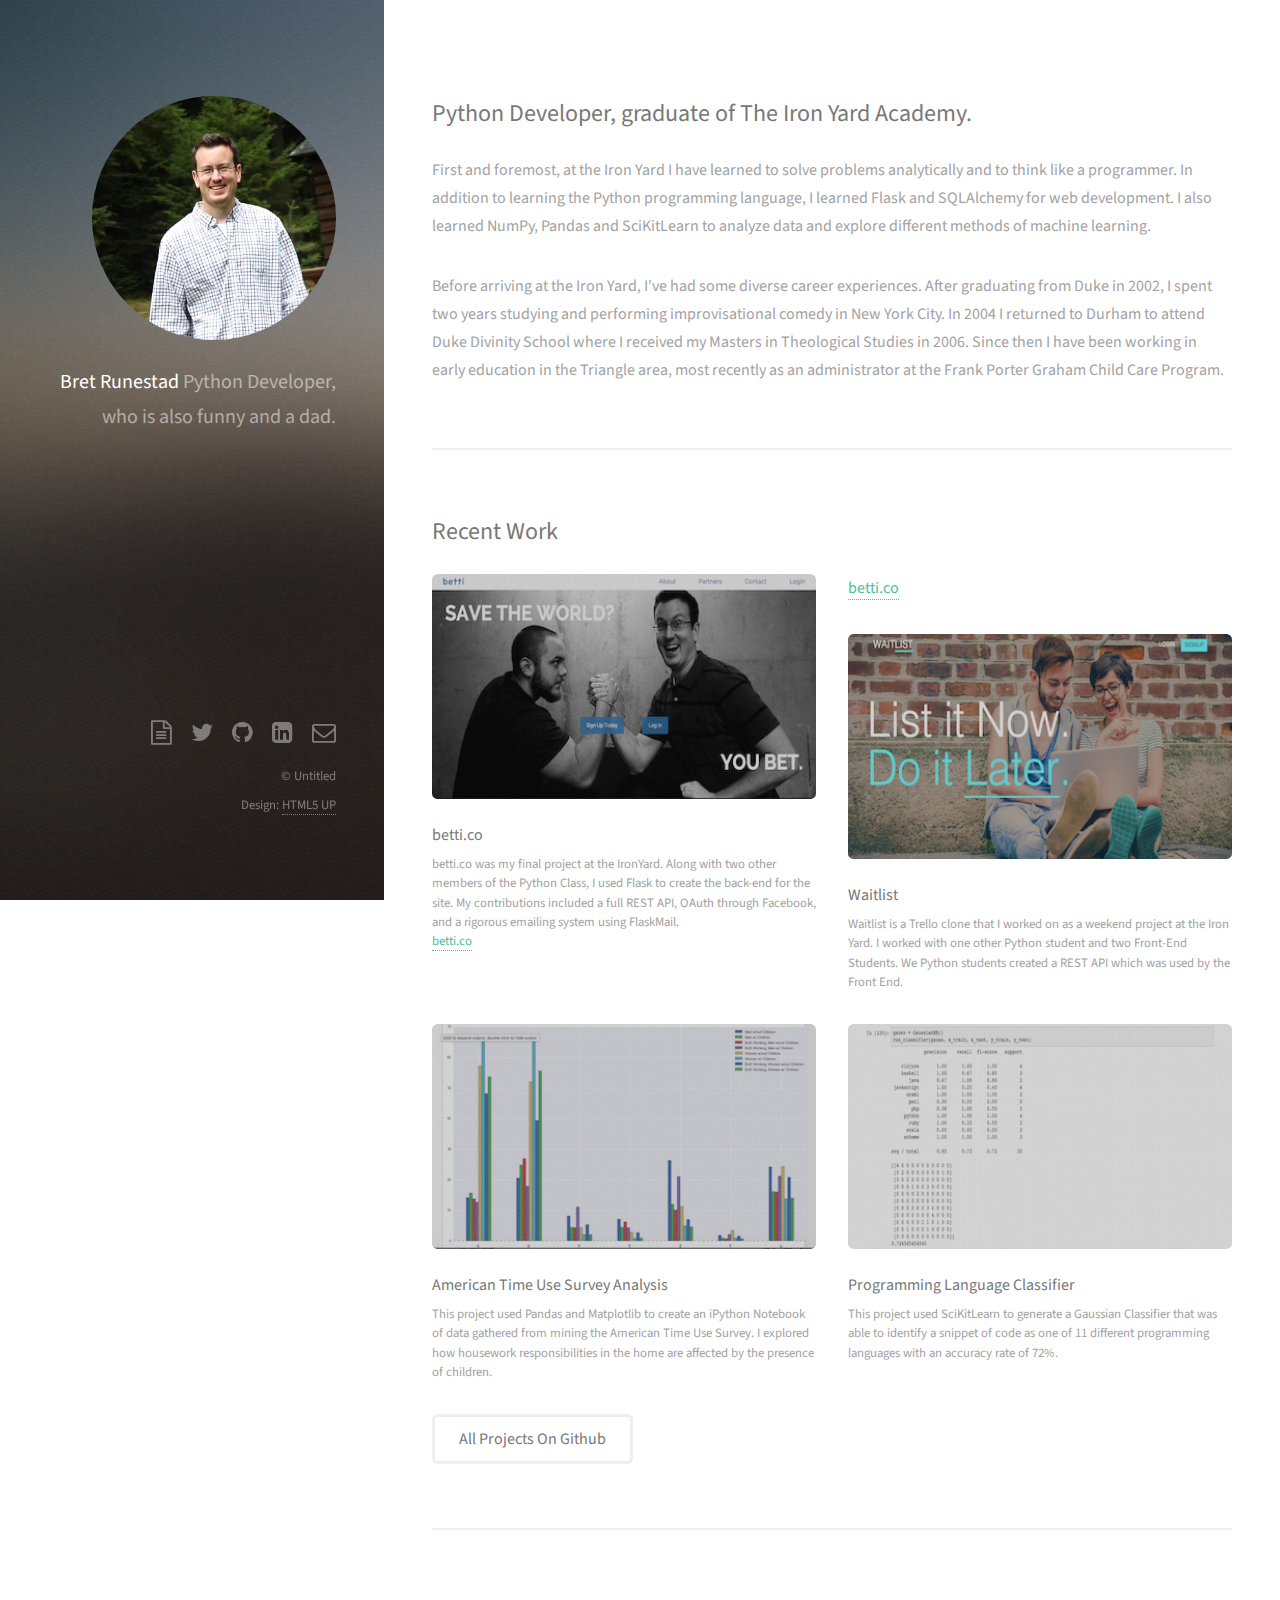
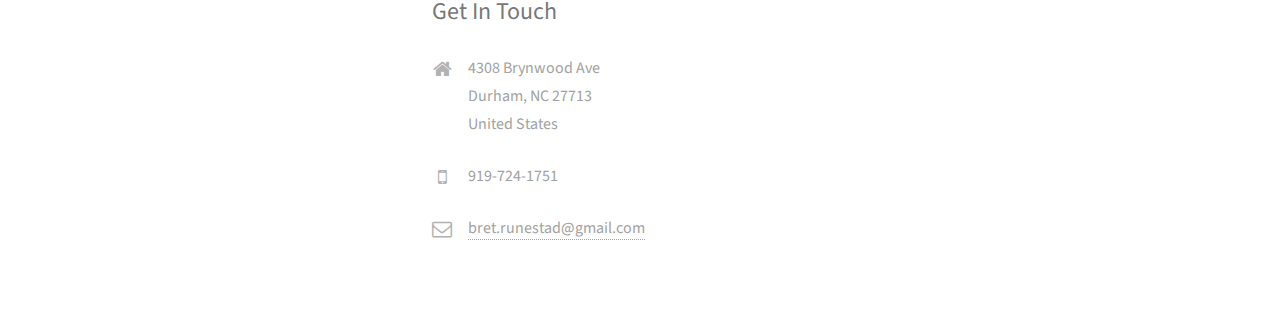
==== index.html @ 7c3eaa53 "b" ====
<!DOCTYPE HTML>
<!--
	Strata by HTML5 UP
	html5up.net | @n33co
	Free for personal and commercial use under the CCA 3.0 license (html5up.net/license)
-->
<html>
	<head>
		<title>Bret Runestad</title>
		<meta http-equiv="content-type" content="text/html; charset=utf-8" />
		<meta name="description" content="" />
		<meta name="keywords" content="" />
		<!--[if lte IE 8]><script src="css/ie/html5shiv.js"></script><![endif]-->
		<script src="js/jquery.min.js"></script>
		<script src="js/jquery.poptrox.min.js"></script>
		<script src="js/skel.min.js"></script>
		<script src="js/init.js"></script>
		<noscript>
			<link rel="stylesheet" href="css/skel.css" />
			<link rel="stylesheet" href="css/style.css" />
			<link rel="stylesheet" href="css/style-xlarge.css" />
		</noscript>
		<!--[if lte IE 8]><link rel="stylesheet" href="css/ie/v8.css" /><![endif]-->
	</head>
	<body id="top">

		<!-- Header -->
			<header id="header">
				<a href="#" class="image avatar"><img src="images/avatar.jpg" alt="Bret Runestad" /></a>
				<h1><strong>Bret Runestad</strong><br />
				Python Developer, <br> who is also funny and a dad.</h1>
			</header>

		<!-- Main -->
			<div id="main">

				<!-- One -->
					<section id="one">
						<header class="major">
							<h2>Python Developer, graduate of The Iron Yard Academy.</h2>
						</header>
						<p>First and foremost, at the Iron Yard I have learned to solve problems analytically and to think like a programmer.  In addition to learning the Python programming language, I learned Flask and SQLAlchemy for web development.
						I also learned NumPy, Pandas and SciKitLearn to analyze data and explore different methods of machine learning.</p>
						<p>Before arriving at the Iron Yard, I've had some diverse career experiences.  After graduating from Duke in 2002, I spent two years studying and performing improvisational comedy in New York City.
						In 2004 I returned to Durham to attend Duke Divinity School where I received my Masters in Theological Studies in 2006.  Since then I have been working in early education in the Triangle area, most recently as an administrator at the Frank Porter Graham Child Care Program.</p>
						<!-- <ul class="actions">
							<li><a href="#" class="button">Learn More</a></li>
						</ul> -->
					</section>

				<!-- Two -->
					<section id="two">
						<h2>Recent Work</h2>
						<div class="row">
							<article class="6u 12u$(xsmall) work-item">
								<a href="images/fulls/betti.png" class="image fit thumb"><img src="images/thumbs/betti.png" alt="" /></a>
								<h3>betti.co</h3>
								<p>betti.co was my final project at the IronYard.  Along with two other members of the Python Class, I used Flask to create the back-end for the site.  My contributions included a full REST API, OAuth through Facebook, and a rigorous emailing system using FlaskMail.</p>
								<p class="actions"><a href="http://betti.co" rel="external">betti.co</a></p>
							</article>
							<p class="actions"><a href="http://betti.co" rel="external">betti.co</a></p>
							<article class="6u$ 12u$(xsmall) work-item">
								<a href="images/fulls/Waitlist.png" class="image fit thumb"><img src="images/thumbs/Waitlist.png" alt="" /></a>
								<h3>Waitlist</h3>
								<p>Waitlist is a Trello clone that I worked on as a weekend project at the Iron Yard.  I worked with one other Python student and two Front-End Students.  We Python students created a REST API which was used by the Front End.</p>
							</article>
							<article class="6u 12u$(xsmall) work-item">
								<a href="images/fulls/ATUSanalysis.png" class="image fit thumb"><img src="images/thumbs/ATUSanalysis.png" alt="" /></a>
								<h3>American Time Use Survey Analysis</h3>
								<p>This project used Pandas and Matplotlib to create an iPython Notebook of data gathered from mining the American Time Use Survey.  I explored how housework responsibilities in the home are affected by the presence of children.</p>
							</article>
							<article class="6u$ 12u$(xsmall) work-item">
								<a href="images/fulls/PLClassifier.png" class="image fit thumb"><img src="images/thumbs/PLClassifier.png" alt="" /></a>
								<h3>Programming Language Classifier</h3>
								<p>This project used SciKitLearn to generate a Gaussian Classifier that was able to identify a snippet of code as one of 11 different programming languages with an accuracy rate of 72%.</p>
							</article>
							<!-- <article class="6u 12u$(xsmall) work-item">
								<a href="images/fulls/05.jpg" class="image fit thumb"><img src="images/thumbs/05.jpg" alt="" /></a>
								<h3>Nunc enim commodo aliquet</h3>
								<p>Lorem ipsum dolor sit amet nisl sed nullam feugiat.</p>
							</article>
							<article class="6u$ 12u$(xsmall) work-item">
								<a href="images/fulls/06.jpg" class="image fit thumb"><img src="images/thumbs/06.jpg" alt="" /></a>
								<h3>Risus ornare lacinia</h3>
								<p>Lorem ipsum dolor sit amet nisl sed nullam feugiat.</p>
							</article> -->
						</div>
						<ul class="actions">
							<li><a href="https://github.com/BretRunestad" class="button">All Projects On Github</a></li>
						</ul>
					</section>

				<!-- Three -->
					<section id="three">
						<h2>Get In Touch</h2>
						<!-- <p>Accumsan pellentesque commodo blandit enim arcu non at amet id arcu magna. Accumsan orci faucibus id eu lorem semper nunc nisi lorem vulputate lorem neque lorem ipsum dolor.</p>
						<div class="row">
							<div class="8u 12u$(small)">
								<form method="post" action="#">
									<div class="row uniform 50%">
										<div class="6u 12u$(xsmall)"><input type="text" name="name" id="name" placeholder="Name" /></div>
										<div class="6u$ 12u$(xsmall)"><input type="email" name="email" id="email" placeholder="Email" /></div>
										<div class="12u$"><textarea name="message" id="message" placeholder="Message" rows="4"></textarea></div>
									</div>
								</form>
								<ul class="actions">
									<li><input type="submit" value="Send Message" /></li>
								</ul>
							</div> -->
							<div class="4u$ 12u$(small)">
								<ul class="labeled-icons">
									<li>
										<h3 class="icon fa-home"><span class="label">Address</span></h3>
										4308 Brynwood Ave<br />
										Durham, NC 27713<br />
										United States
									</li>
									<li>
										<h3 class="icon fa-mobile"><span class="label">Phone</span></h3>
										919-724-1751
									</li>
									<li>
										<h3 class="icon fa-envelope-o"><span class="label">Email</span></h3>
										<a href="mailto:bret.runestad@gmail.com">bret.runestad@gmail.com</a>
									</li>
								</ul>
							</div>
						</div>
					</section>

				<!-- Four -->
				<!--
					<section id="four">
						<h2>Elements</h2>

						<section>
							<h4>Text</h4>
							<p>This is <b>bold</b> and this is <strong>strong</strong>. This is <i>italic</i> and this is <em>emphasized</em>.
							This is <sup>superscript</sup> text and this is <sub>subscript</sub> text.
							This is <u>underlined</u> and this is code: <code>for (;;) { ... }</code>. Finally, <a href="#">this is a link</a>.</p>
							<hr />
							<header>
								<h4>Heading with a Subtitle</h4>
								<p>Lorem ipsum dolor sit amet nullam id egestas urna aliquam</p>
							</header>
							<p>Nunc lacinia ante nunc ac lobortis. Interdum adipiscing gravida odio porttitor sem non mi integer non faucibus ornare mi ut ante amet placerat aliquet. Volutpat eu sed ante lacinia sapien lorem accumsan varius montes viverra nibh in adipiscing blandit tempus accumsan.</p>
							<header>
								<h5>Heading with a Subtitle</h5>
								<p>Lorem ipsum dolor sit amet nullam id egestas urna aliquam</p>
							</header>
							<p>Nunc lacinia ante nunc ac lobortis. Interdum adipiscing gravida odio porttitor sem non mi integer non faucibus ornare mi ut ante amet placerat aliquet. Volutpat eu sed ante lacinia sapien lorem accumsan varius montes viverra nibh in adipiscing blandit tempus accumsan.</p>
							<hr />
							<h2>Heading Level 2</h2>
							<h3>Heading Level 3</h3>
							<h4>Heading Level 4</h4>
							<h5>Heading Level 5</h5>
							<h6>Heading Level 6</h6>
							<hr />
							<h5>Blockquote</h5>
							<blockquote>Fringilla nisl. Donec accumsan interdum nisi, quis tincidunt felis sagittis eget tempus euismod. Vestibulum ante ipsum primis in faucibus vestibulum. Blandit adipiscing eu felis iaculis volutpat ac adipiscing accumsan faucibus. Vestibulum ante ipsum primis in faucibus lorem ipsum dolor sit amet nullam adipiscing eu felis.</blockquote>
							<h5>Preformatted</h5>
							<pre><code>i = 0;

while (!deck.isInOrder()) {
print 'Iteration ' + i;
deck.shuffle();
i++;
}

print 'It took ' + i + ' iterations to sort the deck.';</code></pre>
						</section>

						<section>
							<h4>Lists</h4>
							<div class="row">
								<div class="6u 12u$(xsmall)">
									<h5>Unordered</h5>
									<ul>
										<li>Dolor pulvinar etiam magna etiam.</li>
										<li>Sagittis adipiscing lorem eleifend.</li>
										<li>Felis enim feugiat dolore viverra.</li>
									</ul>
									<h5>Alternate</h5>
									<ul class="alt">
										<li>Dolor pulvinar etiam magna etiam.</li>
										<li>Sagittis adipiscing lorem eleifend.</li>
										<li>Felis enim feugiat dolore viverra.</li>
									</ul>
								</div>
								<div class="6u$ 12u$(xsmall)">
									<h5>Ordered</h5>
									<ol>
										<li>Dolor pulvinar etiam magna etiam.</li>
										<li>Etiam vel felis at lorem sed viverra.</li>
										<li>Felis enim feugiat dolore viverra.</li>
										<li>Dolor pulvinar etiam magna etiam.</li>
										<li>Etiam vel felis at lorem sed viverra.</li>
										<li>Felis enim feugiat dolore viverra.</li>
									</ol>
									<h5>Icons</h5>
									<ul class="icons">
										<li><a href="#" class="icon fa-twitter"><span class="label">Twitter</span></a></li>
										<li><a href="#" class="icon fa-facebook"><span class="label">Facebook</span></a></li>
										<li><a href="#" class="icon fa-instagram"><span class="label">Instagram</span></a></li>
										<li><a href="#" class="icon fa-github"><span class="label">Github</span></a></li>
										<li><a href="#" class="icon fa-dribbble"><span class="label">Dribbble</span></a></li>
										<li><a href="#" class="icon fa-tumblr"><span class="label">Tumblr</span></a></li>
									</ul>
								</div>
							</div>
							<h5>Actions</h5>
							<ul class="actions">
								<li><a href="#" class="button special">Default</a></li>
								<li><a href="#" class="button">Default</a></li>
							</ul>
							<ul class="actions small">
								<li><a href="#" class="button special small">Small</a></li>
								<li><a href="#" class="button small">Small</a></li>
							</ul>
							<div class="row">
								<div class="6u 12u$(small)">
									<ul class="actions vertical">
										<li><a href="#" class="button special">Default</a></li>
										<li><a href="#" class="button">Default</a></li>
									</ul>
								</div>
								<div class="6u$ 12u$(small)">
									<ul class="actions vertical small">
										<li><a href="#" class="button special small">Small</a></li>
										<li><a href="#" class="button small">Small</a></li>
									</ul>
								</div>
								<div class="6u 12u$(small)">
									<ul class="actions vertical">
										<li><a href="#" class="button special fit">Default</a></li>
										<li><a href="#" class="button fit">Default</a></li>
									</ul>
								</div>
								<div class="6u$ 12u$(small)">
									<ul class="actions vertical small">
										<li><a href="#" class="button special small fit">Small</a></li>
										<li><a href="#" class="button small fit">Small</a></li>
									</ul>
								</div>
							</div>
						</section>

						<section>
							<h4>Table</h4>
							<h5>Default</h5>
							<div class="table-wrapper">
								<table>
									<thead>
										<tr>
											<th>Name</th>
											<th>Description</th>
											<th>Price</th>
										</tr>
									</thead>
									<tbody>
										<tr>
											<td>Item One</td>
											<td>Ante turpis integer aliquet porttitor.</td>
											<td>29.99</td>
										</tr>
										<tr>
											<td>Item Two</td>
											<td>Vis ac commodo adipiscing arcu aliquet.</td>
											<td>19.99</td>
										</tr>
										<tr>
											<td>Item Three</td>
											<td> Morbi faucibus arcu accumsan lorem.</td>
											<td>29.99</td>
										</tr>
										<tr>
											<td>Item Four</td>
											<td>Vitae integer tempus condimentum.</td>
											<td>19.99</td>
										</tr>
										<tr>
											<td>Item Five</td>
											<td>Ante turpis integer aliquet porttitor.</td>
											<td>29.99</td>
										</tr>
									</tbody>
									<tfoot>
										<tr>
											<td colspan="2"></td>
											<td>100.00</td>
										</tr>
									</tfoot>
								</table>
							</div>

							<h5>Alternate</h5>
							<div class="table-wrapper">
								<table class="alt">
									<thead>
										<tr>
											<th>Name</th>
											<th>Description</th>
											<th>Price</th>
										</tr>
									</thead>
									<tbody>
										<tr>
											<td>Item One</td>
											<td>Ante turpis integer aliquet porttitor.</td>
											<td>29.99</td>
										</tr>
										<tr>
											<td>Item Two</td>
											<td>Vis ac commodo adipiscing arcu aliquet.</td>
											<td>19.99</td>
										</tr>
										<tr>
											<td>Item Three</td>
											<td> Morbi faucibus arcu accumsan lorem.</td>
											<td>29.99</td>
										</tr>
										<tr>
											<td>Item Four</td>
											<td>Vitae integer tempus condimentum.</td>
											<td>19.99</td>
										</tr>
										<tr>
											<td>Item Five</td>
											<td>Ante turpis integer aliquet porttitor.</td>
											<td>29.99</td>
										</tr>
									</tbody>
									<tfoot>
										<tr>
											<td colspan="2"></td>
											<td>100.00</td>
										</tr>
									</tfoot>
								</table>
							</div>
						</section>

						<section>
							<h4>Buttons</h4>
							<ul class="actions">
								<li><a href="#" class="button special">Special</a></li>
								<li><a href="#" class="button">Default</a></li>
							</ul>
							<ul class="actions">
								<li><a href="#" class="button big">Big</a></li>
								<li><a href="#" class="button">Default</a></li>
								<li><a href="#" class="button small">Small</a></li>
							</ul>
							<ul class="actions fit">
								<li><a href="#" class="button special fit">Fit</a></li>
								<li><a href="#" class="button fit">Fit</a></li>
							</ul>
							<ul class="actions fit small">
								<li><a href="#" class="button special fit small">Fit + Small</a></li>
								<li><a href="#" class="button fit small">Fit + Small</a></li>
							</ul>
							<ul class="actions">
								<li><a href="#" class="button special icon fa-download">Icon</a></li>
								<li><a href="#" class="button icon fa-download">Icon</a></li>
							</ul>
							<ul class="actions">
								<li><span class="button special disabled">Special</span></li>
								<li><span class="button disabled">Default</span></li>
							</ul>
						</section>

						<section>
							<h4>Form</h4>
							<form method="post" action="#">
								<div class="row uniform 50%">
									<div class="6u 12u$(xsmall)">
										<input type="text" name="demo-name" id="demo-name" value="" placeholder="Name" />
									</div>
									<div class="6u$ 12u$(xsmall)">
										<input type="email" name="demo-email" id="demo-email" value="" placeholder="Email" />
									</div>
									<div class="12u$">
										<div class="select-wrapper">
											<select name="demo-category" id="demo-category">
												<option value="">- Category -</option>
												<option value="1">Manufacturing</option>
												<option value="1">Shipping</option>
												<option value="1">Administration</option>
												<option value="1">Human Resources</option>
											</select>
										</div>
									</div>
									<div class="4u 12u$(small)">
										<input type="radio" id="demo-priority-low" name="demo-priority" checked>
										<label for="demo-priority-low">Low Priority</label>
									</div>
									<div class="4u 12u$(small)">
										<input type="radio" id="demo-priority-normal" name="demo-priority">
										<label for="demo-priority-normal">Normal Priority</label>
									</div>
									<div class="4u$ 12u(small)">
										<input type="radio" id="demo-priority-high" name="demo-priority">
										<label for="demo-priority-high">High Priority</label>
									</div>
									<div class="6u 12u$(small)">
										<input type="checkbox" id="demo-copy" name="demo-copy">
										<label for="demo-copy">Email me a copy of this message</label>
									</div>
									<div class="6u$ 12u$(small)">
										<input type="checkbox" id="demo-human" name="demo-human" checked>
										<label for="demo-human">I am a human and not a robot</label>
									</div>
									<div class="12u$">
										<textarea name="demo-message" id="demo-message" placeholder="Enter your message" rows="6"></textarea>
									</div>
									<div class="12u$">
										<ul class="actions">
											<li><input type="submit" value="Send Message" class="special" /></li>
											<li><input type="reset" value="Reset" /></li>
										</ul>
									</div>
								</div>
							</form>
						</section>

						<section>
							<h4>Image</h4>
							<h5>Fit</h5>
							<div class="box alt">
								<div class="row 50% uniform">
									<div class="12u$"><span class="image fit"><img src="images/fulls/05.jpg" alt="" /></span></div>
									<div class="4u"><span class="image fit"><img src="images/thumbs/01.jpg" alt="" /></span></div>
									<div class="4u"><span class="image fit"><img src="images/thumbs/02.jpg" alt="" /></span></div>
									<div class="4u$"><span class="image fit"><img src="images/thumbs/03.jpg" alt="" /></span></div>
									<div class="4u"><span class="image fit"><img src="images/thumbs/04.jpg" alt="" /></span></div>
									<div class="4u"><span class="image fit"><img src="images/thumbs/05.jpg" alt="" /></span></div>
									<div class="4u$"><span class="image fit"><img src="images/thumbs/06.jpg" alt="" /></span></div>
									<div class="4u"><span class="image fit"><img src="images/thumbs/03.jpg" alt="" /></span></div>
									<div class="4u"><span class="image fit"><img src="images/thumbs/02.jpg" alt="" /></span></div>
									<div class="4u$"><span class="image fit"><img src="images/thumbs/01.jpg" alt="" /></span></div>
								</div>
							</div>
							<h5>Left &amp; Right</h5>
							<p><span class="image left"><img src="images/avatar.jpg" alt="" /></span>Fringilla nisl. Donec accumsan interdum nisi, quis tincidunt felis sagittis eget. tempus euismod. Vestibulum ante ipsum primis in faucibus vestibulum. Blandit adipiscing eu felis iaculis volutpat ac adipiscing accumsan eu faucibus. Integer ac pellentesque praesent tincidunt felis sagittis eget. tempus euismod. Vestibulum ante ipsum primis in faucibus vestibulum. Blandit adipiscing eu felis iaculis volutpat ac adipiscing accumsan eu faucibus. Integer ac pellentesque praesent. Donec accumsan interdum nisi, quis tincidunt felis sagittis eget. tempus euismod. Vestibulum ante ipsum primis in faucibus vestibulum. Blandit adipiscing eu felis iaculis volutpat ac adipiscing accumsan eu faucibus. Integer ac pellentesque praesent tincidunt felis sagittis eget. tempus euismod. Vestibulum ante ipsum primis in faucibus vestibulum. Blandit adipiscing eu felis iaculis volutpat ac adipiscing accumsan eu faucibus. Integer ac pellentesque praesent.</p>
							<p><span class="image right"><img src="images/avatar.jpg" alt="" /></span>Fringilla nisl. Donec accumsan interdum nisi, quis tincidunt felis sagittis eget. tempus euismod. Vestibulum ante ipsum primis in faucibus vestibulum. Blandit adipiscing eu felis iaculis volutpat ac adipiscing accumsan eu faucibus. Integer ac pellentesque praesent tincidunt felis sagittis eget. tempus euismod. Vestibulum ante ipsum primis in faucibus vestibulum. Blandit adipiscing eu felis iaculis volutpat ac adipiscing accumsan eu faucibus. Integer ac pellentesque praesent. Donec accumsan interdum nisi, quis tincidunt felis sagittis eget. tempus euismod. Vestibulum ante ipsum primis in faucibus vestibulum. Blandit adipiscing eu felis iaculis volutpat ac adipiscing accumsan eu faucibus. Integer ac pellentesque praesent tincidunt felis sagittis eget. tempus euismod. Vestibulum ante ipsum primis in faucibus vestibulum. Blandit adipiscing eu felis iaculis volutpat ac adipiscing accumsan eu faucibus. Integer ac pellentesque praesent.</p>
						</section>

					</section>
				-->

			</div>

		<!-- Footer -->
			<footer id="footer">
				<ul class="icons">
					<li><a href="#" class="icon fa-file-text-o"><span class="label"> Resume</span></a></li>
					<li><a href="http://www.twitter.com/bretrunestad" class="icon fa-twitter"><span class="label">Twitter</span></a></li>
					<li><a href="https://github.com/BretRunestad" class="icon fa-github"><span class="label">Github</span></a></li>
					<li><a href="https://www.linkedin.com/in/bretrunestad" class="icon fa-linkedin-square"><span class="label">LinkedIn</span></a></li>
					<li><a href="mailto:bret.runestad@gmail.com" class="icon fa-envelope-o"><span class="label">Email</span></a></li>
				</ul>
				<ul class="copyright">
					<li>&copy; Untitled</li><li>Design: <a href="http://html5up.net">HTML5 UP</a></li>
				</ul>
			</footer>

	</body>
</html>
---- css/skel.css ----
/* Resets (http://meyerweb.com/eric/tools/css/reset/ | v2.0 | 20110126 | License: none (public domain)) */

	html,body,div,span,applet,object,iframe,h1,h2,h3,h4,h5,h6,p,blockquote,pre,a,abbr,acronym,address,big,cite,code,del,dfn,em,img,ins,kbd,q,s,samp,small,strike,strong,sub,sup,tt,var,b,u,i,center,dl,dt,dd,ol,ul,li,fieldset,form,label,legend,table,caption,tbody,tfoot,thead,tr,th,td,article,aside,canvas,details,embed,figure,figcaption,footer,header,hgroup,menu,nav,output,ruby,section,summary,time,mark,audio,video{margin:0;padding:0;border:0;font-size:100%;font:inherit;vertical-align:baseline;}article,aside,details,figcaption,figure,footer,header,hgroup,menu,nav,section{display:block;}body{line-height:1;}ol,ul{list-style:none;}blockquote,q{quotes:none;}blockquote:before,blockquote:after,q:before,q:after{content:'';content:none;}table{border-collapse:collapse;border-spacing:0;}body{-webkit-text-size-adjust:none}

/* Box Model */

	*, *:before, *:after {
		-moz-box-sizing: border-box;
		-webkit-box-sizing: border-box;
		box-sizing: border-box;
	}

/* Container */

	.container {
		margin-left: auto;
		margin-right: auto;

		/* width: (containers) */
		width: 100%;
	}

	/* Modifiers */

		/* 125% */
			.container.\31 25\25 {
				width: 100%;

				/* max-width: (containers * 1.25) */
				max-width: 125%;

				/* min-width: (containers) */
				min-width: 100%;
			}

		/* 75% */
			.container.\37 5\25 {

				/* width: (containers * 0.75) */
				width: 75%;

			}

		/* 50% */
			.container.\35 0\25 {

				/* width: (containers * 0.50) */
				width: 50%;

			}

		/* 25% */
			.container.\32 5\25 {

				/* width: (containers * 0.25) */
				width: 25%;

			}

/* Grid */

	.row {
		border-bottom: solid 1px transparent;
	}

	.row > * {
		float: left;
	}

	.row:after, .row:before {
		content: '';
		display: block;
		clear: both;
		height: 0;
	}

	.row.uniform > * > :first-child {
		margin-top: 0;
	}

	.row.uniform > * > :last-child {
		margin-bottom: 0;
	}

	/* Gutters */

		/* Normal */

			.row > * {
				/* padding: (gutters.horizontal) 0 0 (gutters.vertical) */
				padding: 0 0 0 2.5em;
			}

			.row {
				/* margin: -(gutters.horizontal) 0 -1px -(gutters.vertical) */
				margin: 0 0 -1px -2.5em;
			}

			.row.uniform > * {
				/* padding: (gutters.vertical) 0 0 (gutters.vertical) */
				padding: 2.5em 0 0 2.5em;
			}

			.row.uniform {
				/* margin: -(gutters.vertical) 0 -1px -(gutters.vertical) */
				margin: -2.5em 0 -1px -2.5em;
			}

		/* 200% */

			.row.\32 00\25 > * {
				/* padding: (gutters.horizontal) 0 0 (gutters.vertical) */
				padding: 0 0 0 5em;
			}

			.row.\32 00\25 {
				/* margin: -(gutters.horizontal) 0 -1px -(gutters.vertical) */
				margin: 0 0 -1px -5em;
			}

			.row.uniform.\32 00\25 > * {
				/* padding: (gutters.vertical) 0 0 (gutters.vertical) */
				padding: 5em 0 0 5em;
			}

			.row.uniform.\32 00\25 {
				/* margin: -(gutters.vertical) 0 -1px -(gutters.vertical) */
				margin: -5em 0 -1px -5em;
			}

		/* 150% */

			.row.\31 50\25 > * {
				/* padding: (gutters.horizontal) 0 0 (gutters.vertical) */
				padding: 0 0 0 3.75em;
			}

			.row.\31 50\25 {
				/* margin: -(gutters.horizontal) 0 -1px -(gutters.vertical) */
				margin: 0 0 -1px -3.75em;
			}

			.row.uniform.\31 50\25 > * {
				/* padding: (gutters.vertical) 0 0 (gutters.vertical) */
				padding: 3.75em 0 0 3.75em;
			}

			.row.uniform.\31 50\25 {
				/* margin: -(gutters.vertical) 0 -1px -(gutters.vertical) */
				margin: -3.75em 0 -1px -3.75em;
			}

		/* 50% */

			.row.\35 0\25 > * {
				/* padding: (gutters.horizontal) 0 0 (gutters.vertical) */
				padding: 0 0 0 1.25em;
			}

			.row.\35 0\25 {
				/* margin: -(gutters.horizontal) 0 -1px -(gutters.vertical) */
				margin: 0 0 -1px -1.25em;
			}

			.row.uniform.\35 0\25 > * {
				/* padding: (gutters.vertical) 0 0 (gutters.vertical) */
				padding: 1.25em 0 0 1.25em;
			}

			.row.uniform.\35 0\25 {
				/* margin: -(gutters.vertical) 0 -1px -(gutters.vertical) */
				margin: -1.25em 0 -1px -1.25em;
			}

		/* 25% */

			.row.\32 5\25 > * {
				/* padding: (gutters.horizontal) 0 0 (gutters.vertical) */
				padding: 0 0 0 0.625em;
			}

			.row.\32 5\25 {
				/* margin: -(gutters.horizontal) 0 -1px -(gutters.vertical) */
				margin: 0 0 -1px -0.625em;
			}

			.row.uniform.\32 5\25 > * {
				/* padding: (gutters.vertical) 0 0 (gutters.vertical) */
				padding: 0.625em 0 0 0.625em;
			}

			.row.uniform.\32 5\25 {
				/* margin: -(gutters.vertical) 0 -1px -(gutters.vertical) */
				margin: -0.625em 0 -1px -0.625em;
			}

		/* 0% */

			.row.\30 \25 > * {
				padding: 0;
			}

			.row.\30 \25 {
				margin: 0 0 -1px 0;
			}

	/* Cells */

		.\31 2u, .\31 2u\24 { width: 100%; clear: none; margin-left: 0; }
		.\31 1u, .\31 1u\24 { width: 91.6666666667%; clear: none; margin-left: 0; }
		.\31 0u, .\31 0u\24 { width: 83.3333333333%; clear: none; margin-left: 0; }
		.\39 u, .\39 u\24 { width: 75%; clear: none; margin-left: 0; }
		.\38 u, .\38 u\24 { width: 66.6666666667%; clear: none; margin-left: 0; }
		.\37 u, .\37 u\24 { width: 58.3333333333%; clear: none; margin-left: 0; }
		.\36 u, .\36 u\24 { width: 50%; clear: none; margin-left: 0; }
		.\35 u, .\35 u\24 { width: 41.6666666667%; clear: none; margin-left: 0; }
		.\34 u, .\34 u\24 { width: 33.3333333333%; clear: none; margin-left: 0; }
		.\33 u, .\33 u\24 { width: 25%; clear: none; margin-left: 0; }
		.\32 u, .\32 u\24 { width: 16.6666666667%; clear: none; margin-left: 0; }
		.\31 u, .\31 u\24 { width: 8.3333333333%; clear: none; margin-left: 0; }

		.\31 2u\24 + *,
		.\31 1u\24 + *,
		.\31 0u\24 + *,
		.\39 u\24 + *,
		.\38 u\24 + *,
		.\37 u\24 + *,
		.\36 u\24 + *,
		.\35 u\24 + *,
		.\34 u\24 + *,
		.\33 u\24 + *,
		.\32 u\24 + *,
		.\31 u\24 + * {
			clear: left;
		}

		.\-11u { margin-left: 91.6666666667% }
		.\-10u { margin-left: 83.3333333333% }
		.\-9u { margin-left: 75% }
		.\-8u { margin-left: 66.6666666667% }
		.\-7u { margin-left: 58.3333333333% }
		.\-6u { margin-left: 50% }
		.\-5u { margin-left: 41.6666666667% }
		.\-4u { margin-left: 33.3333333333% }
		.\-3u { margin-left: 25% }
		.\-2u { margin-left: 16.6666666667% }
		.\-1u { margin-left: 8.3333333333% }
---- css/style.css ----
@import url(font-awesome.min.css);
@import url("http://fonts.googleapis.com/css?family=Source+Sans+Pro:400,400italic");

/*
	Strata by HTML5 UP
	html5up.net | @n33co
	Free for personal and commercial use under the CCA 3.0 license (html5up.net/license)
*/

/* Basic */

	body {
		background: #fff;
	}

		body.is-loading *, body.is-loading *:before, body.is-loading *:after {
			-moz-animation: none !important;
			-webkit-animation: none !important;
			-o-animation: none !important;
			-ms-animation: none !important;
			animation: none !important;
			-moz-transition: none !important;
			-webkit-transition: none !important;
			-o-transition: none !important;
			-ms-transition: none !important;
			transition: none !important;
		}

	body, input, select, textarea {
		color: #a2a2a2;
		font-family: "Source Sans Pro", Helvetica, sans-serif;
		font-size: 16pt;
		font-weight: 400;
		line-height: 1.75em;
	}

	a {
		-moz-transition: color 0.2s ease-in-out, border-color 0.2s ease-in-out;
		-webkit-transition: color 0.2s ease-in-out, border-color 0.2s ease-in-out;
		-o-transition: color 0.2s ease-in-out, border-color 0.2s ease-in-out;
		-ms-transition: color 0.2s ease-in-out, border-color 0.2s ease-in-out;
		transition: color 0.2s ease-in-out, border-color 0.2s ease-in-out;
		border-bottom: dotted 1px;
		color: #49bf9d;
		text-decoration: none;
	}

		a:hover {
			border-bottom-color: transparent;
			color: #49bf9d !important;
			text-decoration: none;
		}

	strong, b {
		color: #787878;
		font-weight: 400;
	}

	em, i {
		font-style: italic;
	}

	p {
		margin: 0 0 2em 0;
	}

	h1, h2, h3, h4, h5, h6 {
		color: #787878;
		font-weight: 400;
		line-height: 1em;
		margin: 0 0 1em 0;
	}

		h1 a, h2 a, h3 a, h4 a, h5 a, h6 a {
			color: inherit;
			text-decoration: none;
		}

	h1 {
		font-size: 2em;
		line-height: 1.5em;
	}

	h2 {
		font-size: 1.5em;
		line-height: 1.5em;
	}

	h3 {
		font-size: 1.25em;
		line-height: 1.5em;
	}

	h4 {
		font-size: 1.1em;
		line-height: 1.5em;
	}

	h5 {
		font-size: 0.9em;
		line-height: 1.5em;
	}

	h6 {
		font-size: 0.7em;
		line-height: 1.5em;
	}

	sub {
		font-size: 0.8em;
		position: relative;
		top: 0.5em;
	}

	sup {
		font-size: 0.8em;
		position: relative;
		top: -0.5em;
	}

	hr {
		border: 0;
		border-bottom: solid 2px #efefef;
		margin: 2em 0;
	}

		hr.major {
			margin: 3em 0;
		}

	blockquote {
		border-left: solid 6px #efefef;
		font-style: italic;
		margin: 0 0 2em 0;
		padding: 0.5em 0 0.5em 1.5em;
	}

	code {
		background: #f7f7f7;
		border-radius: 0.35em;
		border: solid 2px #efefef;
		font-family: "Courier New", monospace;
		font-size: 0.9em;
		margin: 0 0.25em;
		padding: 0.25em 0.65em;
	}

	pre {
		-webkit-overflow-scrolling: touch;
		font-family: "Courier New", monospace;
		font-size: 0.9em;
		margin: 0 0 2em 0;
	}

		pre code {
			display: block;
			line-height: 1.75em;
			padding: 1em 1.5em;
			overflow-x: auto;
		}

	.align-left {
		text-align: left;
	}

	.align-center {
		text-align: center;
	}

	.align-right {
		text-align: right;
	}

/* Section/Article */

	section.special, article.special {
		text-align: center;
	}

	header p {
		color: #b2b2b2;
		position: relative;
		margin: 0 0 1.5em 0;
	}

	header h2 + p {
		font-size: 1.25em;
		margin-top: -1em;
		line-height: 1.5em;
	}

	header h3 + p {
		font-size: 1.1em;
		margin-top: -0.8em;
		line-height: 1.5em;
	}

	header h4 + p,
	header h5 + p,
	header h6 + p {
		font-size: 0.9em;
		margin-top: -0.6em;
		line-height: 1.5em;
	}

	header.major h2 {
		font-size: 1.5em;
	}

/* Form */

	form {
		margin: 0 0 2em 0;
	}

	label {
		color: #787878;
		display: block;
		font-size: 0.9em;
		font-weight: 400;
		margin: 0 0 1em 0;
	}

	input[type="text"],
	input[type="password"],
	input[type="email"],
	select,
	textarea {
		-moz-appearance: none;
		-webkit-appearance: none;
		-o-appearance: none;
		-ms-appearance: none;
		appearance: none;
		background: #f7f7f7;
		border-radius: 0.35em;
		border: solid 2px transparent;
		color: inherit;
		display: block;
		outline: 0;
		padding: 0 0.75em;
		text-decoration: none;
		width: 100%;
	}

		input[type="text"]:invalid,
		input[type="password"]:invalid,
		input[type="email"]:invalid,
		select:invalid,
		textarea:invalid {
			box-shadow: none;
		}

		input[type="text"]:focus,
		input[type="password"]:focus,
		input[type="email"]:focus,
		select:focus,
		textarea:focus {
			border-color: #49bf9d;
		}

	.select-wrapper {
		text-decoration: none;
		display: block;
		position: relative;
	}

		.select-wrapper:before {
			-moz-osx-font-smoothing: grayscale;
			-webkit-font-smoothing: antialiased;
			font-family: FontAwesome;
			font-style: normal;
			font-weight: normal;
			text-transform: none !important;
		}

		.select-wrapper:before {
			color: #dfdfdf;
			content: '\f078';
			display: block;
			height: 2.75em;
			line-height: 2.75em;
			pointer-events: none;
			position: absolute;
			right: 0;
			text-align: center;
			top: 0;
			width: 2.75em;
		}

		.select-wrapper select::-ms-expand {
			display: none;
		}

	input[type="text"],
	input[type="password"],
	input[type="email"],
	select {
		height: 2.75em;
	}

	textarea {
		padding: 0.75em;
	}

	input[type="checkbox"],
	input[type="radio"] {
		-moz-appearance: none;
		-webkit-appearance: none;
		-o-appearance: none;
		-ms-appearance: none;
		appearance: none;
		display: block;
		float: left;
		margin-right: -2em;
		opacity: 0;
		width: 1em;
		z-index: -1;
	}

		input[type="checkbox"] + label,
		input[type="radio"] + label {
			text-decoration: none;
			color: #a2a2a2;
			cursor: pointer;
			display: inline-block;
			font-size: 1em;
			font-weight: 400;
			padding-left: 2.4em;
			padding-right: 0.75em;
			position: relative;
		}

			input[type="checkbox"] + label:before,
			input[type="radio"] + label:before {
				-moz-osx-font-smoothing: grayscale;
				-webkit-font-smoothing: antialiased;
				font-family: FontAwesome;
				font-style: normal;
				font-weight: normal;
				text-transform: none !important;
			}

			input[type="checkbox"] + label:before,
			input[type="radio"] + label:before {
				background: #f7f7f7;
				border-radius: 0.35em;
				border: solid 2px transparent;
				content: '';
				display: inline-block;
				height: 1.65em;
				left: 0;
				line-height: 1.58125em;
				position: absolute;
				text-align: center;
				top: 0;
				width: 1.65em;
			}

		input[type="checkbox"]:checked + label:before,
		input[type="radio"]:checked + label:before {
			background: #787878;
			border-color: #787878;
			color: #fff;
			content: '\f00c';
		}

		input[type="checkbox"]:focus + label:before,
		input[type="radio"]:focus + label:before {
			border-color: #49bf9d;
		}

	input[type="checkbox"] + label:before {
		border-radius: 0.35em;
	}

	input[type="radio"] + label:before {
		border-radius: 100%;
	}

	::-webkit-input-placeholder {
		color: #b2b2b2 !important;
		opacity: 1.0;
	}

	:-moz-placeholder {
		color: #b2b2b2 !important;
		opacity: 1.0;
	}

	::-moz-placeholder {
		color: #b2b2b2 !important;
		opacity: 1.0;
	}

	:-ms-input-placeholder {
		color: #b2b2b2 !important;
		opacity: 1.0;
	}

	.formerize-placeholder {
		color: #b2b2b2 !important;
		opacity: 1.0;
	}

/* Box */

	.box {
		border-radius: 0.35em;
		border: solid 2px #efefef;
		margin-bottom: 2em;
		padding: 1.5em;
	}

		.box > :last-child,
		.box > :last-child > :last-child,
		.box > :last-child > :last-child > :last-child {
			margin-bottom: 0;
		}

		.box.alt {
			border: 0;
			border-radius: 0;
			padding: 0;
		}

/* Icon */

	.icon {
		text-decoration: none;
		border-bottom: none;
		position: relative;
	}

		.icon:before {
			-moz-osx-font-smoothing: grayscale;
			-webkit-font-smoothing: antialiased;
			font-family: FontAwesome;
			font-style: normal;
			font-weight: normal;
			text-transform: none !important;
		}

		.icon > .label {
			display: none;
		}

/* Image */

	.image {
		border-radius: 0.35em;
		border: 0;
		display: inline-block;
		position: relative;
	}

		.image:before {
			-moz-transition: opacity 0.2s ease-in-out;
			-webkit-transition: opacity 0.2s ease-in-out;
			-o-transition: opacity 0.2s ease-in-out;
			-ms-transition: opacity 0.2s ease-in-out;
			transition: opacity 0.2s ease-in-out;
			background: url("images/overlay.png");
			border-radius: 0.35em;
			content: '';
			display: block;
			height: 100%;
			left: 0;
			opacity: 0.5;
			position: absolute;
			top: 0;
			width: 100%;
		}

		.image.thumb {
			text-align: center;
		}

			.image.thumb:after {
				-moz-transition: opacity 0.2s ease-in-out;
				-webkit-transition: opacity 0.2s ease-in-out;
				-o-transition: opacity 0.2s ease-in-out;
				-ms-transition: opacity 0.2s ease-in-out;
				transition: opacity 0.2s ease-in-out;
				border-radius: 0.35em;
				border: solid 3px rgba(255, 255, 255, 0.5);
				color: #fff;
				content: 'View';
				display: inline-block;
				font-size: 0.8em;
				font-weight: 400;
				left: 50%;
				line-height: 2.25em;
				margin: -1.25em 0 0 -3em;
				opacity: 0;
				padding: 0 1.5em;
				position: absolute;
				text-align: center;
				text-decoration: none;
				top: 50%;
				white-space: nowrap;
			}

			.image.thumb:hover:after {
				opacity: 1.0;
			}

			.image.thumb:hover:before {
				background: url("images/overlay.png"), url("images/overlay.png");
				opacity: 1.0;
			}

		.image img {
			border-radius: 0.35em;
			display: block;
		}

		.image.left {
			float: left;
			margin: 0 1.5em 1em 0;
			top: 0.25em;
		}

		.image.right {
			float: right;
			margin: 0 0 1em 1.5em;
			top: 0.25em;
		}

		.image.left, .image.right {
			max-width: 40%;
		}

			.image.left img, .image.right img {
				width: 100%;
			}

		.image.fit {
			display: block;
			margin: 0 0 2em 0;
			width: 100%;
		}

			.image.fit img {
				width: 100%;
			}

		.image.avatar {
			border-radius: 100%;
		}

			.image.avatar:before {
				display: none;
			}

			.image.avatar img {
				border-radius: 100%;
				width: 100%;
			}

/* List */

	ol {
		list-style: decimal;
		margin: 0 0 2em 0;
		padding-left: 1.25em;
	}

		ol li {
			padding-left: 0.25em;
		}

	ul {
		list-style: disc;
		margin: 0 0 2em 0;
		padding-left: 1em;
	}

		ul li {
			padding-left: 0.5em;
		}

		ul.alt {
			list-style: none;
			padding-left: 0;
		}

			ul.alt li {
				border-top: solid 2px #efefef;
				padding: 0.5em 0;
			}

				ul.alt li:first-child {
					border-top: 0;
					padding-top: 0;
				}

		ul.icons {
			cursor: default;
			list-style: none;
			padding-left: 0;
		}

			ul.icons li {
				display: inline-block;
				padding: 0 1em 0 0;
			}

				ul.icons li:last-child {
					padding-right: 0;
				}

				ul.icons li .icon:before {
					font-size: 1.5em;
				}

		ul.actions {
			cursor: default;
			list-style: none;
			padding-left: 0;
		}

			ul.actions li {
				display: inline-block;
				padding: 0 1em 0 0;
				vertical-align: middle;
			}

				ul.actions li:last-child {
					padding-right: 0;
				}

			ul.actions.small li {
				padding: 0 0.5em 0 0;
			}

			ul.actions.vertical li {
				display: block;
				padding: 1em 0 0 0;
			}

				ul.actions.vertical li:first-child {
					padding-top: 0;
				}

				ul.actions.vertical li > * {
					margin-bottom: 0;
				}

			ul.actions.vertical.small li {
				padding: 0.5em 0 0 0;
			}

				ul.actions.vertical.small li:first-child {
					padding-top: 0;
				}

			ul.actions.fit {
				display: table;
				margin-left: -1em;
				padding: 0;
				table-layout: fixed;
				width: calc(100% + 1em);
			}

				ul.actions.fit li {
					display: table-cell;
					padding: 0 0 0 1em;
				}

					ul.actions.fit li > * {
						margin-bottom: 0;
					}

				ul.actions.fit.small {
					margin-left: -0.5em;
					width: calc(100% + 0.5em);
				}

					ul.actions.fit.small li {
						padding: 0 0 0 0.5em;
					}

		ul.labeled-icons {
			list-style: none;
			padding: 0;
		}

			ul.labeled-icons li {
				line-height: 1.75em;
				margin: 1.5em 0 0 0;
				padding-left: 2.25em;
				position: relative;
			}

				ul.labeled-icons li:first-child {
					margin-top: 0;
				}

				ul.labeled-icons li a {
					color: inherit;
				}

				ul.labeled-icons li h3 {
					color: #b2b2b2;
					left: 0;
					position: absolute;
					text-align: center;
					top: 0;
					width: 1em;
				}

	dl {
		margin: 0 0 2em 0;
	}

/* Table */

	.table-wrapper {
		-webkit-overflow-scrolling: touch;
		overflow-x: auto;
	}

	table {
		margin: 0 0 2em 0;
		width: 100%;
	}

		table tbody tr {
			border: solid 1px #efefef;
			border-left: 0;
			border-right: 0;
		}

			table tbody tr:nth-child(2n + 1) {
				background-color: #f7f7f7;
			}

		table td {
			padding: 0.75em 0.75em;
		}

		table th {
			color: #787878;
			font-size: 0.9em;
			font-weight: 400;
			padding: 0 0.75em 0.75em 0.75em;
			text-align: left;
		}

		table thead {
			border-bottom: solid 2px #efefef;
		}

		table tfoot {
			border-top: solid 2px #efefef;
		}

		table.alt {
			border-collapse: separate;
		}

			table.alt tbody tr td {
				border: solid 2px #efefef;
				border-left-width: 0;
				border-top-width: 0;
			}

				table.alt tbody tr td:first-child {
					border-left-width: 2px;
				}

			table.alt tbody tr:first-child td {
				border-top-width: 2px;
			}

			table.alt thead {
				border-bottom: 0;
			}

			table.alt tfoot {
				border-top: 0;
			}

/* Button */

	input[type="submit"],
	input[type="reset"],
	input[type="button"],
	.button {
		-moz-appearance: none;
		-webkit-appearance: none;
		-o-appearance: none;
		-ms-appearance: none;
		appearance: none;
		-moz-transition: background-color 0.2s ease-in-out, color 0.2s ease-in-out, border-color 0.2s ease-in-out;
		-webkit-transition: background-color 0.2s ease-in-out, color 0.2s ease-in-out, border-color 0.2s ease-in-out;
		-o-transition: background-color 0.2s ease-in-out, color 0.2s ease-in-out, border-color 0.2s ease-in-out;
		-ms-transition: background-color 0.2s ease-in-out, color 0.2s ease-in-out, border-color 0.2s ease-in-out;
		transition: background-color 0.2s ease-in-out, color 0.2s ease-in-out, border-color 0.2s ease-in-out;
		background-color: transparent;
		border-radius: 0.35em;
		border: solid 3px #efefef;
		color: #787878 !important;
		cursor: pointer;
		display: inline-block;
		font-weight: 400;
		height: 3.15em;
		height: calc(2.75em + 6px);
		line-height: 2.75em;
		min-width: 10em;
		padding: 0 1.5em;
		text-align: center;
		text-decoration: none;
		white-space: nowrap;
	}

		input[type="submit"]:hover,
		input[type="reset"]:hover,
		input[type="button"]:hover,
		.button:hover {
			border-color: #49bf9d;
			color: #49bf9d !important;
		}

		input[type="submit"]:active,
		input[type="reset"]:active,
		input[type="button"]:active,
		.button:active {
			background-color: rgba(73, 191, 157, 0.1);
			border-color: #49bf9d;
			color: #49bf9d !important;
		}

		input[type="submit"].icon,
		input[type="reset"].icon,
		input[type="button"].icon,
		.button.icon {
			padding-left: 1.35em;
		}

			input[type="submit"].icon:before,
			input[type="reset"].icon:before,
			input[type="button"].icon:before,
			.button.icon:before {
				margin-right: 0.5em;
			}

		input[type="submit"].fit,
		input[type="reset"].fit,
		input[type="button"].fit,
		.button.fit {
			display: block;
			margin: 0 0 1em 0;
			min-width: 0;
			width: 100%;
		}

		input[type="submit"].small,
		input[type="reset"].small,
		input[type="button"].small,
		.button.small {
			font-size: 0.8em;
		}

		input[type="submit"].big,
		input[type="reset"].big,
		input[type="button"].big,
		.button.big {
			font-size: 1.35em;
		}

		input[type="submit"].special,
		input[type="reset"].special,
		input[type="button"].special,
		.button.special {
			background-color: #49bf9d;
			border-color: #49bf9d;
			color: #ffffff !important;
		}

			input[type="submit"].special:hover,
			input[type="reset"].special:hover,
			input[type="button"].special:hover,
			.button.special:hover {
				background-color: #5cc6a7;
				border-color: #5cc6a7;
			}

			input[type="submit"].special:active,
			input[type="reset"].special:active,
			input[type="button"].special:active,
			.button.special:active {
				background-color: #3eb08f;
				border-color: #3eb08f;
			}

		input[type="submit"].disabled, input[type="submit"]:disabled,
		input[type="reset"].disabled,
		input[type="reset"]:disabled,
		input[type="button"].disabled,
		input[type="button"]:disabled,
		.button.disabled,
		.button:disabled {
			background-color: #e7e7e7 !important;
			border-color: #e7e7e7 !important;
			color: #b2b2b2 !important;
			cursor: default;
		}

/* Work Item */

	.work-item {
		margin: 0 0 2em 0;
	}

		.work-item .image {
			margin: 0 0 1.5em 0;
		}

		.work-item h3 {
			font-size: 1em;
			margin: 0 0 0.5em 0;
		}

		.work-item p {
			font-size: 0.8em;
			line-height: 1.5em;
			margin: 0;
		}

/* Header */

	#header {
		background-color: #1f1815;
		background-attachment: scroll,								fixed;
		background-image: url("images/overlay.png"), url("../images/bg.jpg");
		background-position: top left,							top left;
		background-repeat: repeat,								no-repeat;
		background-size: auto,								auto 100%;
		color: rgba(255, 255, 255, 0.5);
		height: 100%;
		left: 0;
		padding: 8em 4em 0 0;
		position: fixed;
		text-align: right;
		top: 0;
		width: 35%;
	}

		#header strong, #header b {
			color: #ffffff;
		}

		#header h2, #header h3, #header h4, #header h5, #header h6 {
			color: #ffffff;
		}

		#header h1 {
			color: rgba(255, 255, 255, 0.5);
			font-size: 1.35em;
			line-height: 1.75em;
			margin: 0;
		}

		#header .image.avatar {
			margin: 0 0 1em 0;
			width: 15.25em;
		}

/* Footer */

	#footer {
		bottom: 0;
		left: 0;
		padding: 0 4em 6em 0;
		position: fixed;
		text-align: right;
		width: 35%;
	}

		#footer .icons {
			margin: 1em 0 0 0;
		}

			#footer .icons a {
				color: rgba(255, 255, 255, 0.4);
			}

		#footer .copyright {
			color: rgba(255, 255, 255, 0.4);
			font-size: 0.8em;
			list-style: none;
			margin: 1em 0 0 0;
			padding: 0;
		}

			#footer .copyright li {
				border-left: solid 1px rgba(255, 255, 255, 0.25);
				display: inline-block;
				line-height: 1em;
				margin-left: 0.75em;
				padding-left: 0.75em;
			}

				#footer .copyright li:first-child {
					border-left: 0;
					margin-left: 0;
					padding-left: 0;
				}

				#footer .copyright li a {
					color: inherit;
				}

/* Main */

	#main {
		margin-left: 35%;
		max-width: 54em;
		padding: 8em 4em 4em 4em;
		width: calc(100% - 35%);
	}

		#main > section {
			border-top: solid 2px #efefef;
			margin: 4em 0 0 0;
			padding: 4em 0 0 0;
		}

			#main > section:first-child {
				border-top: 0;
				margin-top: 0;
				padding-top: 0;
			}

/* Poptrox */
	@-moz-keyframes spin { 0% { -moz-transform: rotate(0deg); -webkit-transform: rotate(0deg); -o-transform: rotate(0deg); -ms-transform: rotate(0deg); transform: rotate(0deg); } 100% { -moz-transform: rotate(360deg); -webkit-transform: rotate(360deg); -o-transform: rotate(360deg); -ms-transform: rotate(360deg); transform: rotate(360deg); } }
	@-webkit-keyframes spin { 0% { -moz-transform: rotate(0deg); -webkit-transform: rotate(0deg); -o-transform: rotate(0deg); -ms-transform: rotate(0deg); transform: rotate(0deg); } 100% { -moz-transform: rotate(360deg); -webkit-transform: rotate(360deg); -o-transform: rotate(360deg); -ms-transform: rotate(360deg); transform: rotate(360deg); } }
	@-o-keyframes spin { 0% { -moz-transform: rotate(0deg); -webkit-transform: rotate(0deg); -o-transform: rotate(0deg); -ms-transform: rotate(0deg); transform: rotate(0deg); } 100% { -moz-transform: rotate(360deg); -webkit-transform: rotate(360deg); -o-transform: rotate(360deg); -ms-transform: rotate(360deg); transform: rotate(360deg); } }
	@-ms-keyframes spin { 0% { -moz-transform: rotate(0deg); -webkit-transform: rotate(0deg); -o-transform: rotate(0deg); -ms-transform: rotate(0deg); transform: rotate(0deg); } 100% { -moz-transform: rotate(360deg); -webkit-transform: rotate(360deg); -o-transform: rotate(360deg); -ms-transform: rotate(360deg); transform: rotate(360deg); } }
	@keyframes spin { 0% { -moz-transform: rotate(0deg); -webkit-transform: rotate(0deg); -o-transform: rotate(0deg); -ms-transform: rotate(0deg); transform: rotate(0deg); } 100% { -moz-transform: rotate(360deg); -webkit-transform: rotate(360deg); -o-transform: rotate(360deg); -ms-transform: rotate(360deg); transform: rotate(360deg); } }

	.poptrox-popup {
		-moz-box-sizing: content-box;
		-webkit-box-sizing: content-box;
		-o-box-sizing: content-box;
		-ms-box-sizing: content-box;
		box-sizing: content-box;
		-webkit-tap-highlight-color: rgba(255, 255, 255, 0);
		background: #fff;
		border-radius: 0.35em;
		box-shadow: 0 0.1em 0.15em 0 rgba(0, 0, 0, 0.15);
		overflow: hidden;
		padding-bottom: 3em;
	}

		.poptrox-popup .loader {
			text-decoration: none;
			-moz-animation: spin 1s linear infinite;
			-webkit-animation: spin 1s linear infinite;
			-o-animation: spin 1s linear infinite;
			-ms-animation: spin 1s linear infinite;
			animation: spin 1s linear infinite;
			font-size: 1.5em;
			height: 1em;
			left: 50%;
			line-height: 1em;
			margin: -0.5em 0 0 -0.5em;
			position: absolute;
			top: 50%;
			width: 1em;
		}

			.poptrox-popup .loader:before {
				-moz-osx-font-smoothing: grayscale;
				-webkit-font-smoothing: antialiased;
				font-family: FontAwesome;
				font-style: normal;
				font-weight: normal;
				text-transform: none !important;
			}

			.poptrox-popup .loader:before {
				content: '\f1ce';
			}

		.poptrox-popup .caption {
			background: #fff;
			bottom: 0;
			cursor: default;
			font-size: 0.9em;
			height: 3em;
			left: 0;
			line-height: 2.8em;
			position: absolute;
			text-align: center;
			width: 100%;
			z-index: 1;
		}

		.poptrox-popup .nav-next,
		.poptrox-popup .nav-previous {
			text-decoration: none;
			-moz-transition: opacity 0.2s ease-in-out;
			-webkit-transition: opacity 0.2s ease-in-out;
			-o-transition: opacity 0.2s ease-in-out;
			-ms-transition: opacity 0.2s ease-in-out;
			transition: opacity 0.2s ease-in-out;
			-webkit-tap-highlight-color: rgba(255, 255, 255, 0);
			background: rgba(0, 0, 0, 0.01);
			cursor: pointer;
			height: 100%;
			opacity: 0;
			position: absolute;
			top: 0;
			width: 50%;
		}

			.poptrox-popup .nav-next:before,
			.poptrox-popup .nav-previous:before {
				-moz-osx-font-smoothing: grayscale;
				-webkit-font-smoothing: antialiased;
				font-family: FontAwesome;
				font-style: normal;
				font-weight: normal;
				text-transform: none !important;
			}

			.poptrox-popup .nav-next:before,
			.poptrox-popup .nav-previous:before {
				color: #fff;
				font-size: 2.5em;
				height: 1em;
				line-height: 1em;
				margin-top: -0.75em;
				position: absolute;
				text-align: center;
				top: 50%;
				width: 1.5em;
			}

		.poptrox-popup .nav-next {
			right: 0;
		}

			.poptrox-popup .nav-next:before {
				content: '\f105';
				right: 0;
			}

		.poptrox-popup .nav-previous {
			left: 0;
		}

			.poptrox-popup .nav-previous:before {
				content: '\f104';
				left: 0;
			}

		.poptrox-popup .closer {
			text-decoration: none;
			-moz-transition: opacity 0.2s ease-in-out;
			-webkit-transition: opacity 0.2s ease-in-out;
			-o-transition: opacity 0.2s ease-in-out;
			-ms-transition: opacity 0.2s ease-in-out;
			transition: opacity 0.2s ease-in-out;
			-webkit-tap-highlight-color: rgba(255, 255, 255, 0);
			color: #fff;
			height: 4em;
			line-height: 4em;
			opacity: 0;
			position: absolute;
			right: 0;
			text-align: center;
			top: 0;
			width: 4em;
			z-index: 2;
		}

			.poptrox-popup .closer:before {
				-moz-osx-font-smoothing: grayscale;
				-webkit-font-smoothing: antialiased;
				font-family: FontAwesome;
				font-style: normal;
				font-weight: normal;
				text-transform: none !important;
			}

			.poptrox-popup .closer:before {
				-moz-box-sizing: content-box;
				-webkit-box-sizing: content-box;
				-o-box-sizing: content-box;
				-ms-box-sizing: content-box;
				box-sizing: content-box;
				border-radius: 100%;
				border: solid 3px rgba(255, 255, 255, 0.5);
				content: '\f00d';
				display: block;
				font-size: 1em;
				height: 1.75em;
				left: 50%;
				line-height: 1.75em;
				margin: -0.875em 0 0 -0.875em;
				position: absolute;
				top: 50%;
				width: 1.75em;
			}

		.poptrox-popup:hover .nav-next,
		.poptrox-popup:hover .nav-previous {
			opacity: 0.5;
		}

			.poptrox-popup:hover .nav-next:hover,
			.poptrox-popup:hover .nav-previous:hover {
				opacity: 1.0;
			}

		.poptrox-popup:hover .closer {
			opacity: 0.5;
		}

			.poptrox-popup:hover .closer:hover {
				opacity: 1.0;
			}

/* Touch */

	body.is-touch .image.thumb:before {
		opacity: 0.5 !important;
	}

	body.is-touch .image.thumb:after {
		display: none !important;
	}

	body.is-touch #header {
		background-attachment: scroll;
		background-size: auto, cover;
	}

	body.is-touch .poptrox-popup .nav-next,
	body.is-touch .poptrox-popup .nav-previous,
	body.is-touch .poptrox-popup .closer {
		opacity: 1.0 !important;
	}
---- css/style-xlarge.css ----
/*
	Strata by HTML5 UP
	html5up.net | @n33co
	Free for personal and commercial use under the CCA 3.0 license (html5up.net/license)
*/

/* Basic */

	body, input, select, textarea {
		font-size: 12pt;
	}
---- css/ie/v8.css ----
/*
	Strata by HTML5 UP
	html5up.net | @n33co
	Free for personal and commercial use under the CCA 3.0 license (html5up.net/license)
*/

/* Button */

	input[type="submit"],
	input[type="reset"],
	input[type="button"],
	.button {
		position: relative;
		-ms-behavior: url("css/ie/PIE.htc");
	}

/* Form */

	input[type="text"],
	input[type="password"],
	input[type="email"],
	select,
	textarea {
		position: relative;
		-ms-behavior: url("css/ie/PIE.htc");
	}

	input[type="text"],
	input[type="password"],
	input[type="email"],
	select {
		height: 2.75em;
		line-height: 2.75em;
	}

	input[type="checkbox"] + label:before,
	input[type="radio"] + label:before {
		display: none;
	}

/* Image */

	.image {
		position: relative;
		-ms-behavior: url("css/ie/PIE.htc");
	}

		.image:before, .image:after {
			display: none !important;
		}

		.image img {
			position: relative;
			-ms-behavior: url("css/ie/PIE.htc");
		}

/* Header */

	#header {
		background-image: url("../../images/bg.jpg");
		background-repeat: no-repeat;
		background-size: cover;
		-ms-behavior: url("css/ie/backgroundsize.min.htc");
	}

		#header h1 {
			color: #ffffff;
		}

/* Footer */

	#footer .icons a {
		color: #ffffff;
	}
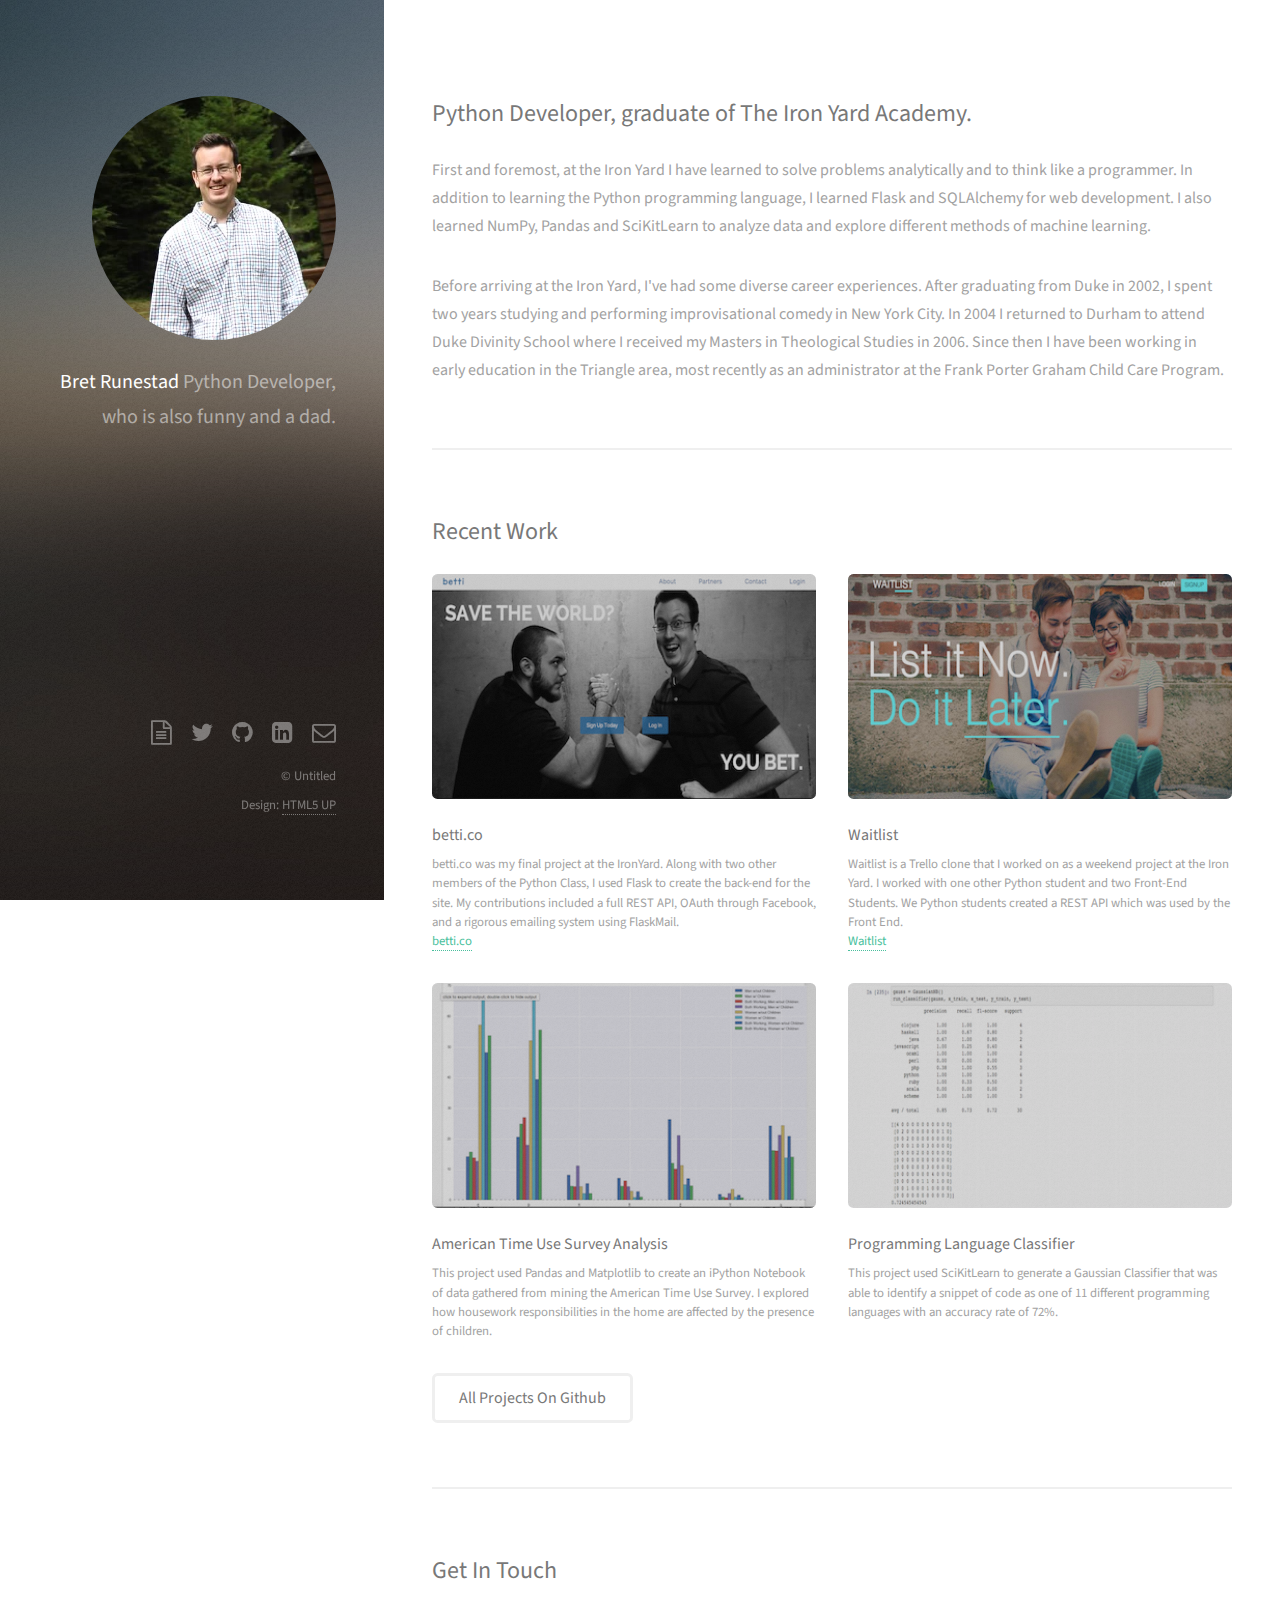
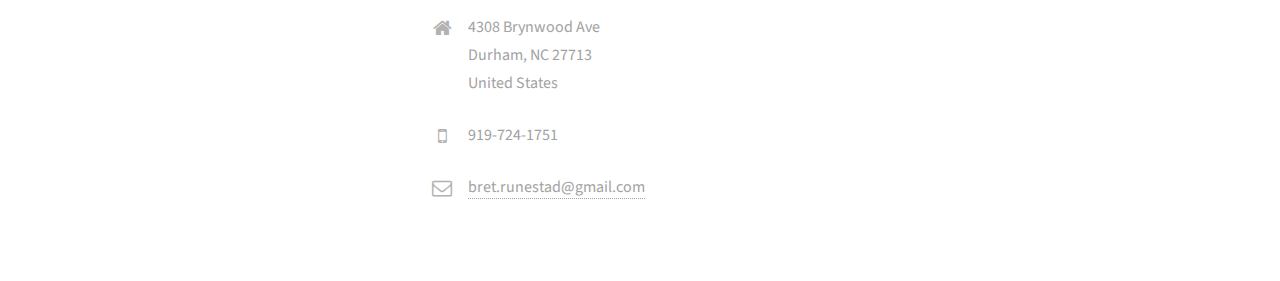
==== commit 06d982f7: "breakthrough" ====
--- a/index.html
+++ b/index.html
@@ -58,11 +58,11 @@
 								<p>betti.co was my final project at the IronYard.  Along with two other members of the Python Class, I used Flask to create the back-end for the site.  My contributions included a full REST API, OAuth through Facebook, and a rigorous emailing system using FlaskMail.</p>
 								<p class="actions"><a href="http://betti.co" rel="external">betti.co</a></p>
 							</article>
-							<p class="actions"><a href="http://betti.co" rel="external">betti.co</a></p>
 							<article class="6u$ 12u$(xsmall) work-item">
 								<a href="images/fulls/Waitlist.png" class="image fit thumb"><img src="images/thumbs/Waitlist.png" alt="" /></a>
 								<h3>Waitlist</h3>
 								<p>Waitlist is a Trello clone that I worked on as a weekend project at the Iron Yard.  I worked with one other Python student and two Front-End Students.  We Python students created a REST API which was used by the Front End.</p>
+								<p class="actions"><a href="https://indigosentinels.herokuapp.com/#/" rel="external">Waitlist</a></p>
 							</article>
 							<article class="6u 12u$(xsmall) work-item">
 								<a href="images/fulls/ATUSanalysis.png" class="image fit thumb"><img src="images/thumbs/ATUSanalysis.png" alt="" /></a>
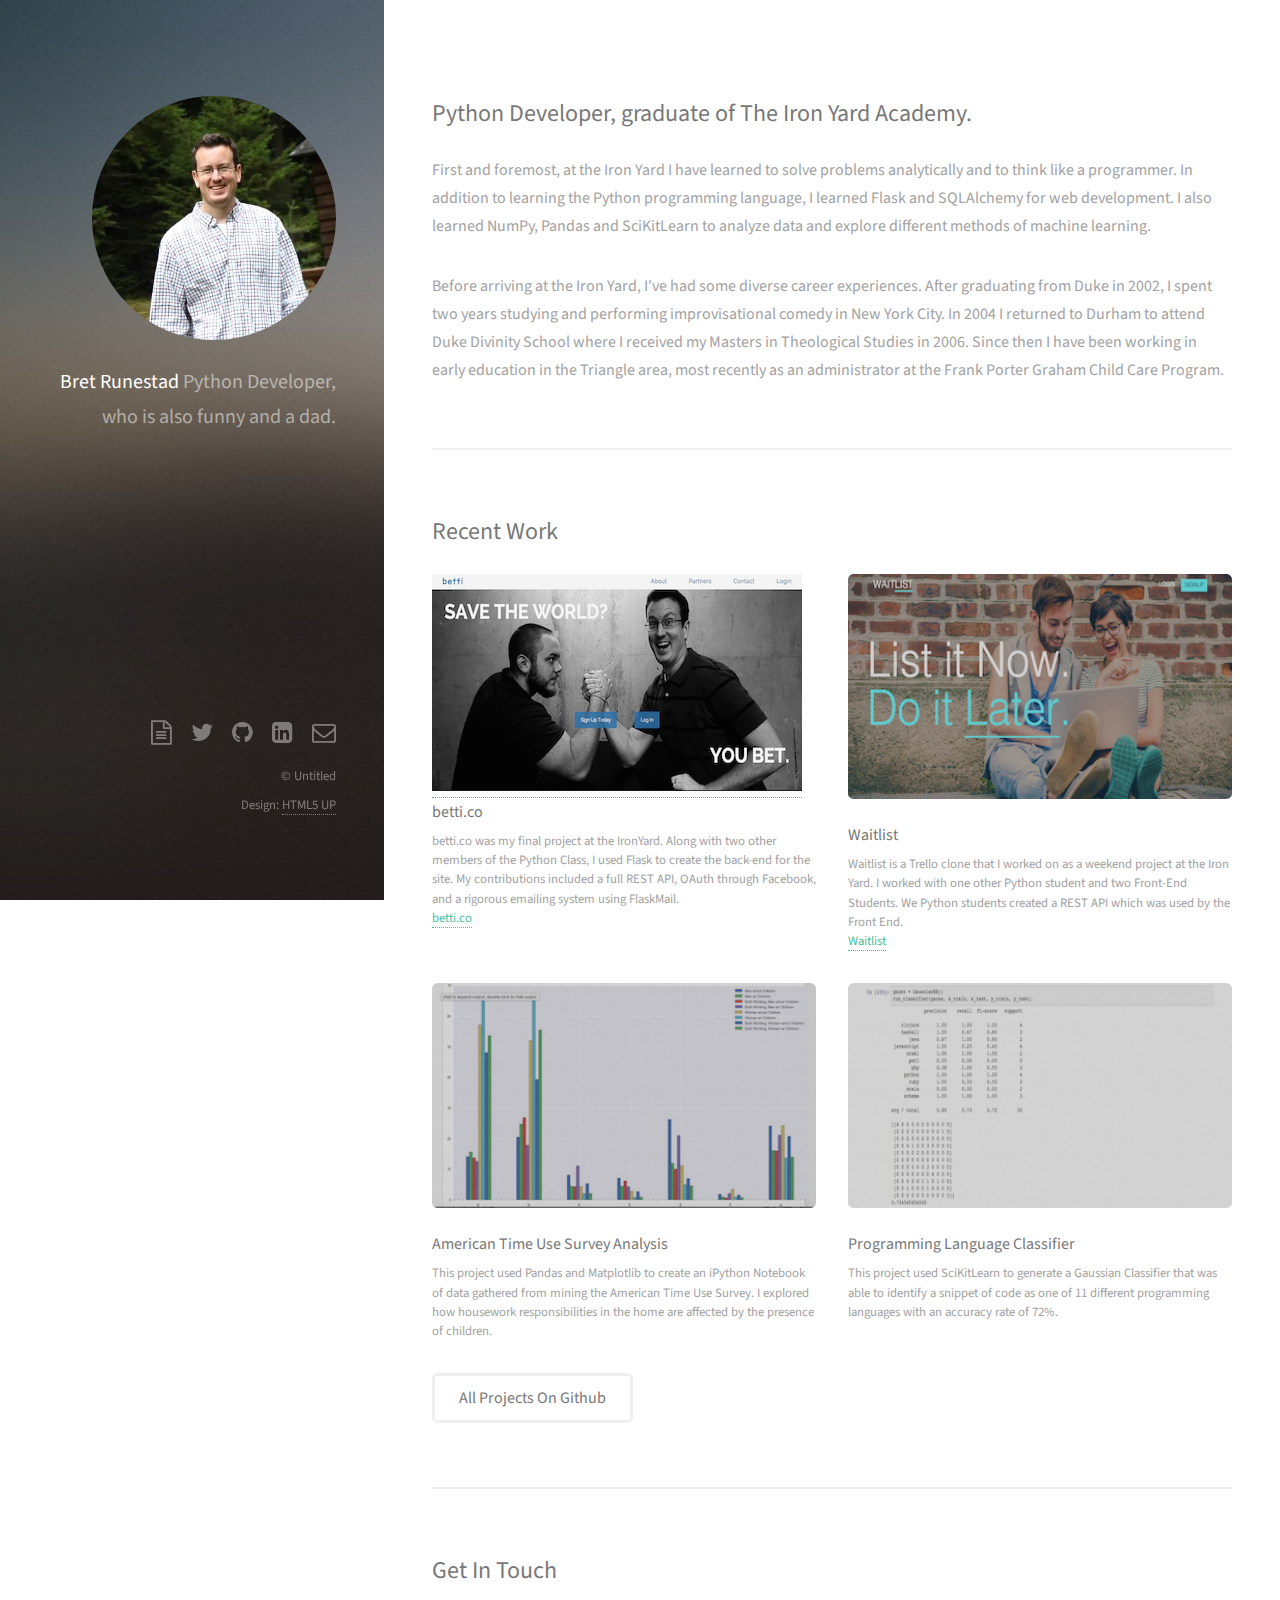
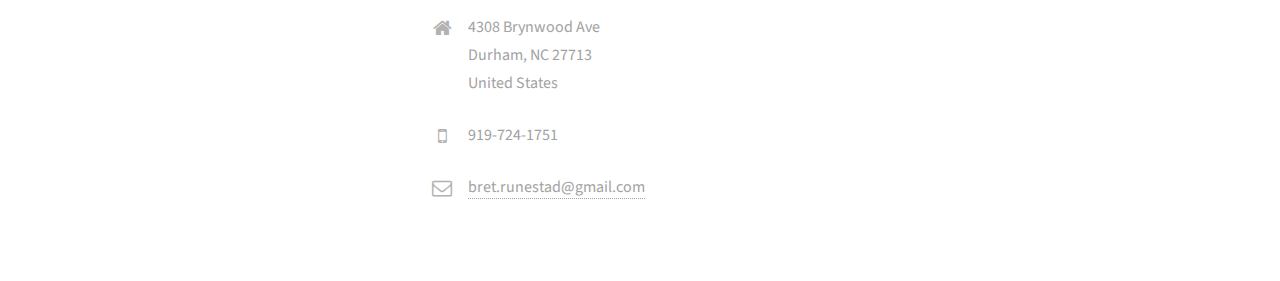
==== commit d3ad7753: "test2" ====
--- a/index.html
+++ b/index.html
@@ -53,7 +53,7 @@
 						<h2>Recent Work</h2>
 						<div class="row">
 							<article class="6u 12u$(xsmall) work-item">
-								<a href="images/fulls/betti.png" class="image fit thumb"><img src="images/thumbs/betti.png" alt="" /></a>
+								<a href="http://betti.co" rel="external"><img src="images/thumbs/betti.png" alt="" /></a>
 								<h3>betti.co</h3>
 								<p>betti.co was my final project at the IronYard.  Along with two other members of the Python Class, I used Flask to create the back-end for the site.  My contributions included a full REST API, OAuth through Facebook, and a rigorous emailing system using FlaskMail.</p>
 								<p class="actions"><a href="http://betti.co" rel="external">betti.co</a></p>
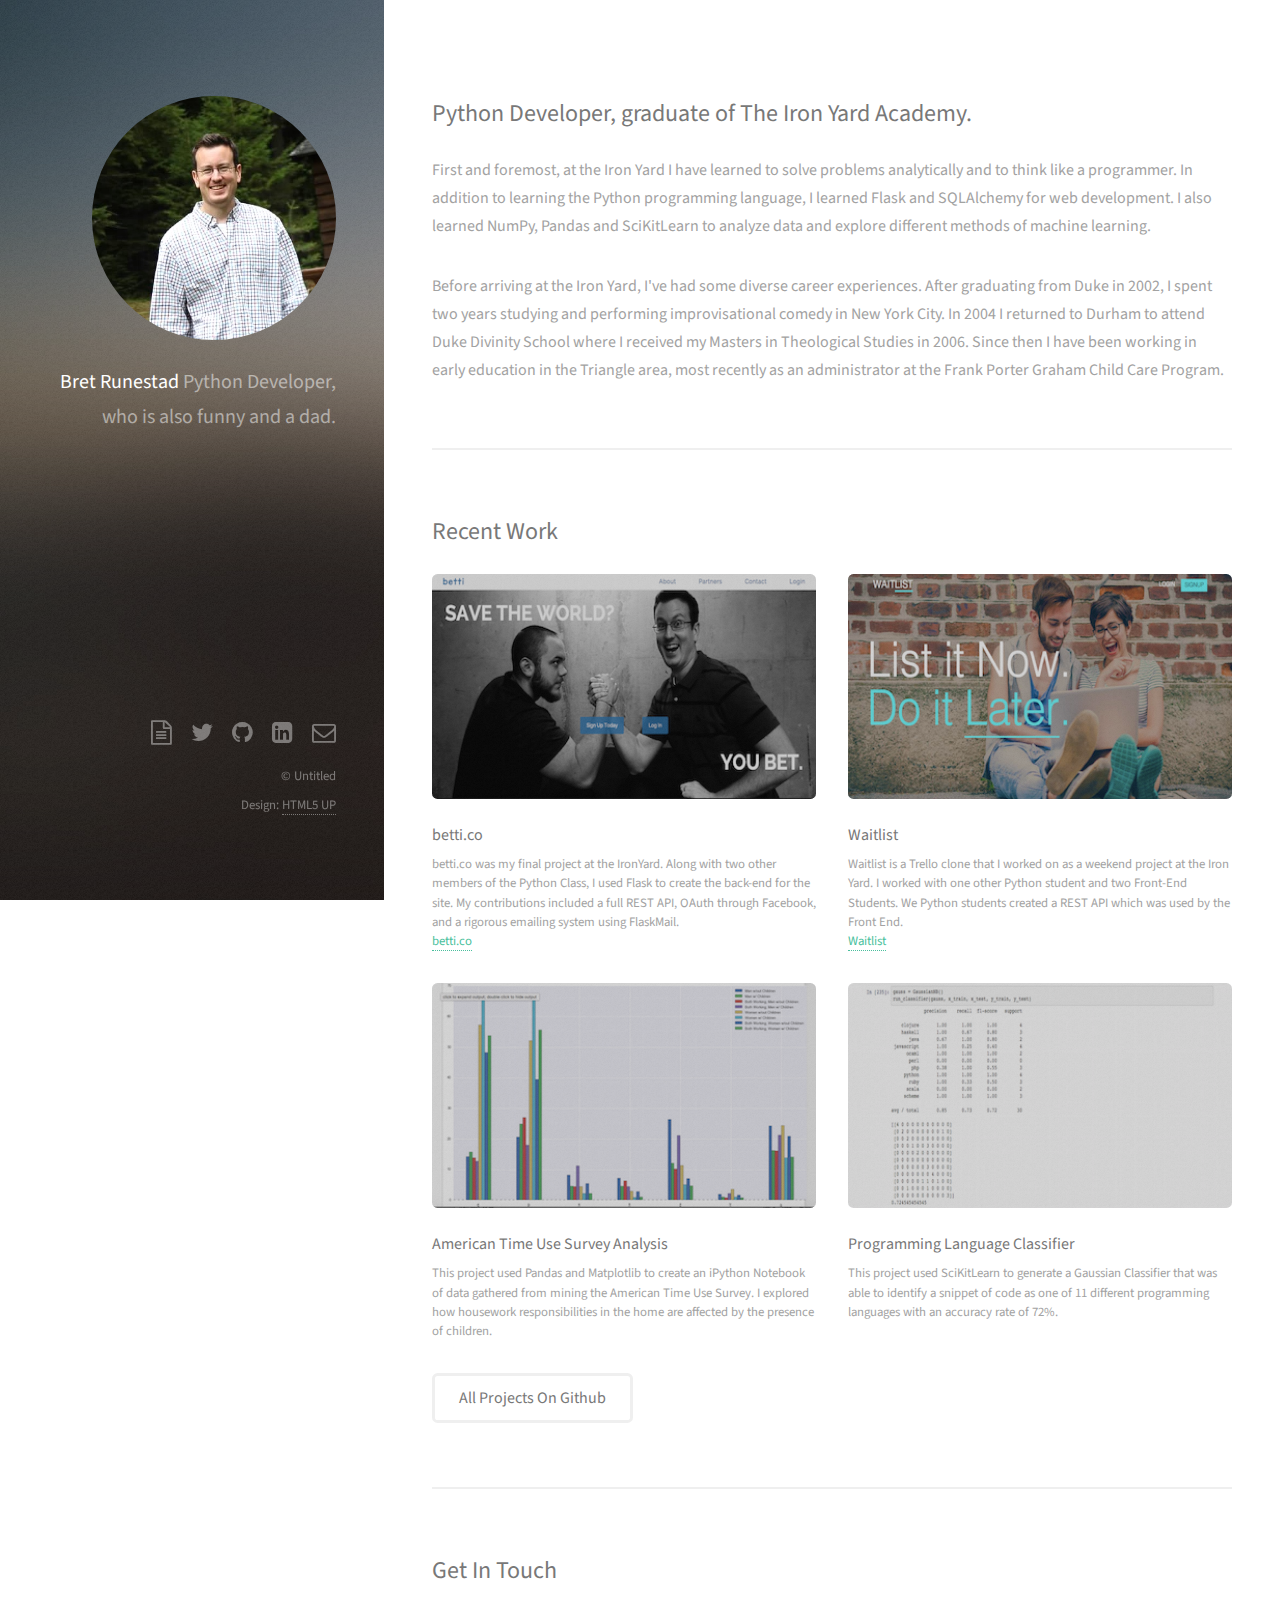
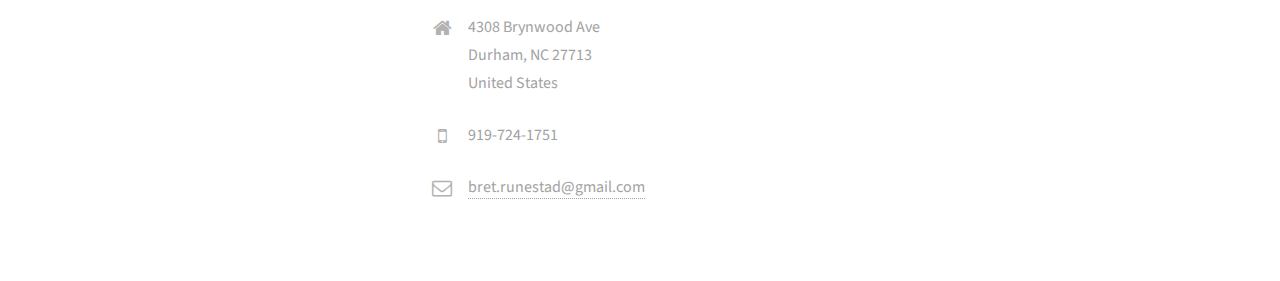
==== commit 91c5bca5: "test3" ====
--- a/index.html
+++ b/index.html
@@ -53,7 +53,7 @@
 						<h2>Recent Work</h2>
 						<div class="row">
 							<article class="6u 12u$(xsmall) work-item">
-								<a href="http://betti.co" rel="external"><img src="images/thumbs/betti.png" alt="" /></a>
+								<a href="http://betti.co" rel="external" class="image fit thumb"><img src="images/thumbs/betti.png" alt="" /></a>
 								<h3>betti.co</h3>
 								<p>betti.co was my final project at the IronYard.  Along with two other members of the Python Class, I used Flask to create the back-end for the site.  My contributions included a full REST API, OAuth through Facebook, and a rigorous emailing system using FlaskMail.</p>
 								<p class="actions"><a href="http://betti.co" rel="external">betti.co</a></p>
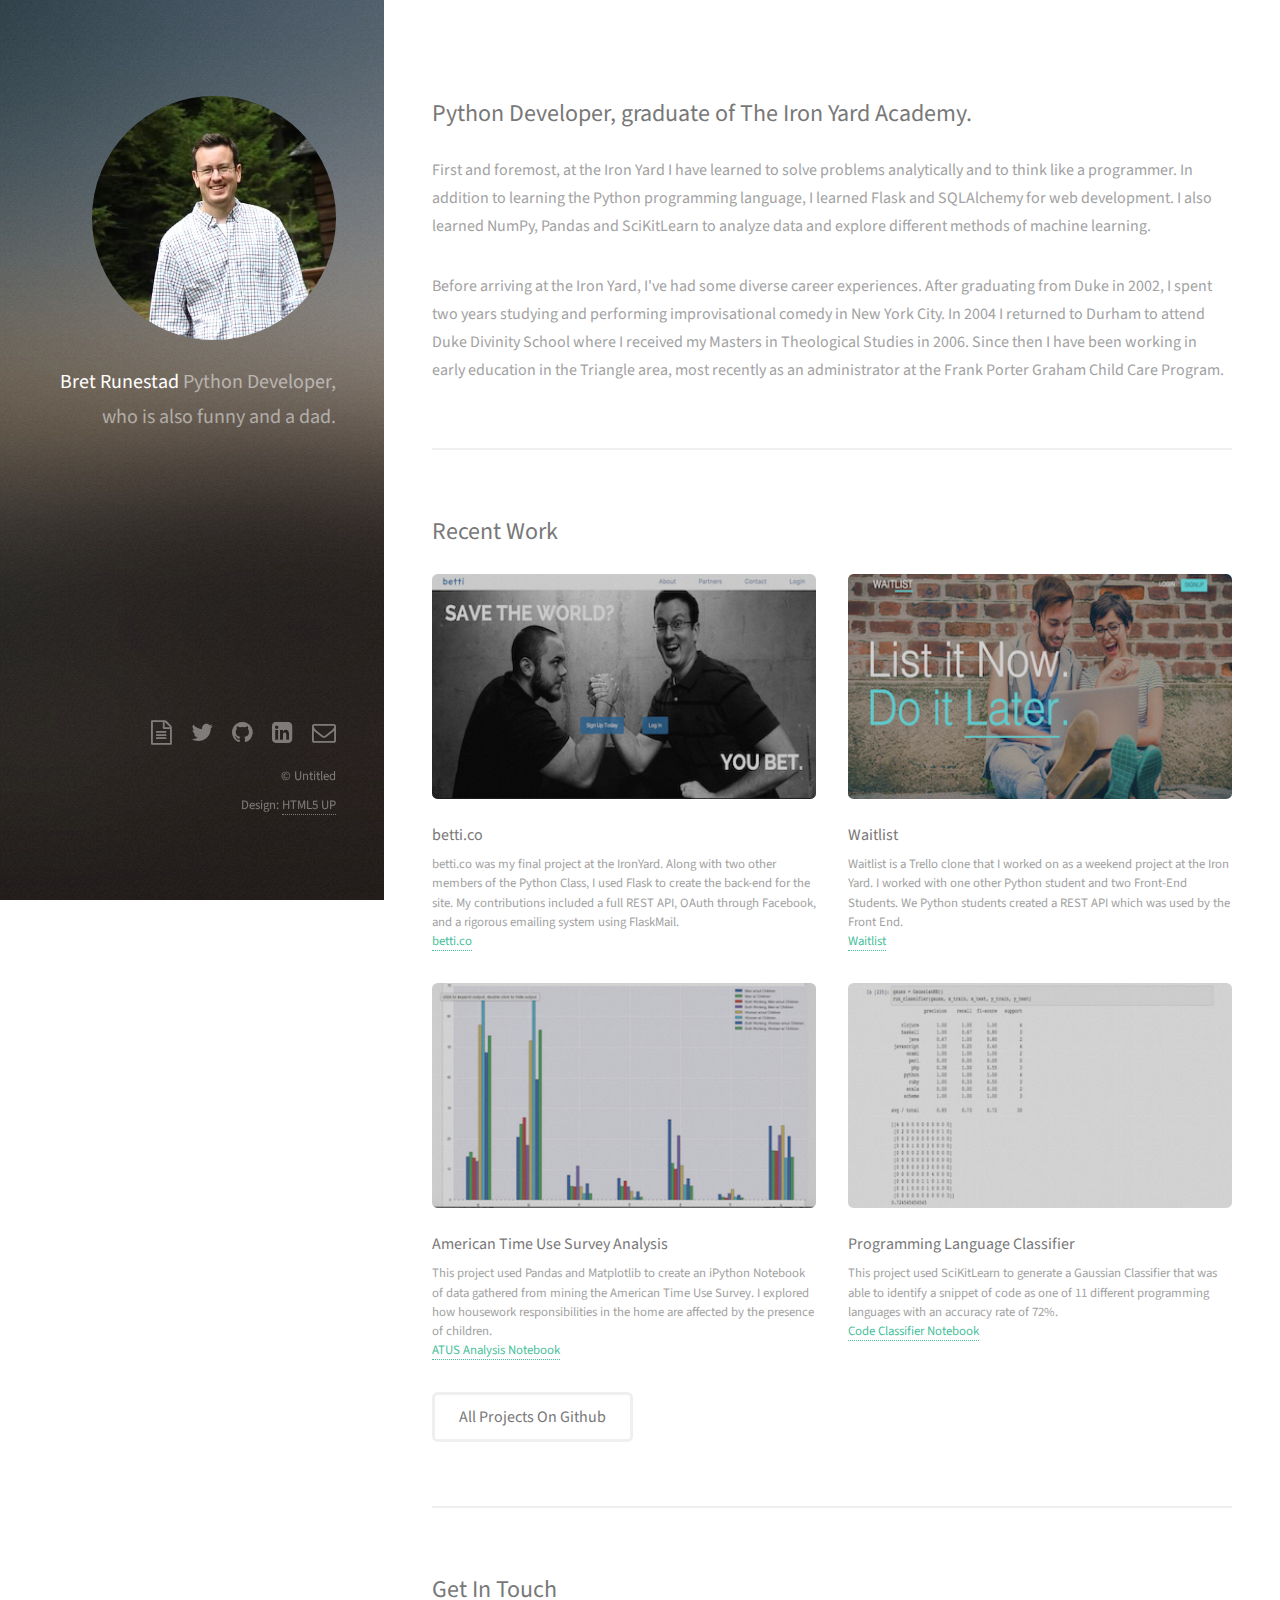
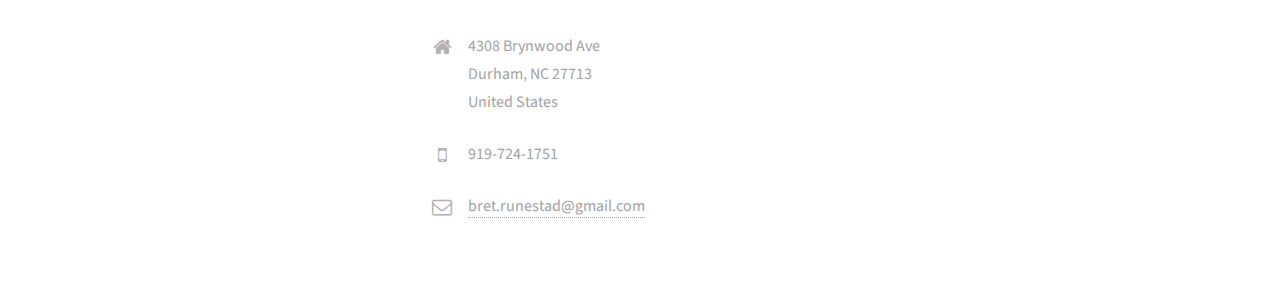
==== commit b6ac62c3: "adding notebook links" ====
--- a/index.html
+++ b/index.html
@@ -68,11 +68,13 @@
 								<a href="images/fulls/ATUSanalysis.png" class="image fit thumb"><img src="images/thumbs/ATUSanalysis.png" alt="" /></a>
 								<h3>American Time Use Survey Analysis</h3>
 								<p>This project used Pandas and Matplotlib to create an iPython Notebook of data gathered from mining the American Time Use Survey.  I explored how housework responsibilities in the home are affected by the presence of children.</p>
+								<p class="actions"><a href="images/ATUS_analysis.html">ATUS Analysis Notebook</a></p>
 							</article>
 							<article class="6u$ 12u$(xsmall) work-item">
 								<a href="images/fulls/PLClassifier.png" class="image fit thumb"><img src="images/thumbs/PLClassifier.png" alt="" /></a>
 								<h3>Programming Language Classifier</h3>
 								<p>This project used SciKitLearn to generate a Gaussian Classifier that was able to identify a snippet of code as one of 11 different programming languages with an accuracy rate of 72%.</p>
+								<p class="actions"><a href="images/Code_Classifier.html">Code Classifier Notebook</a></p>
 							</article>
 							<!-- <article class="6u 12u$(xsmall) work-item">
 								<a href="images/fulls/05.jpg" class="image fit thumb"><img src="images/thumbs/05.jpg" alt="" /></a>
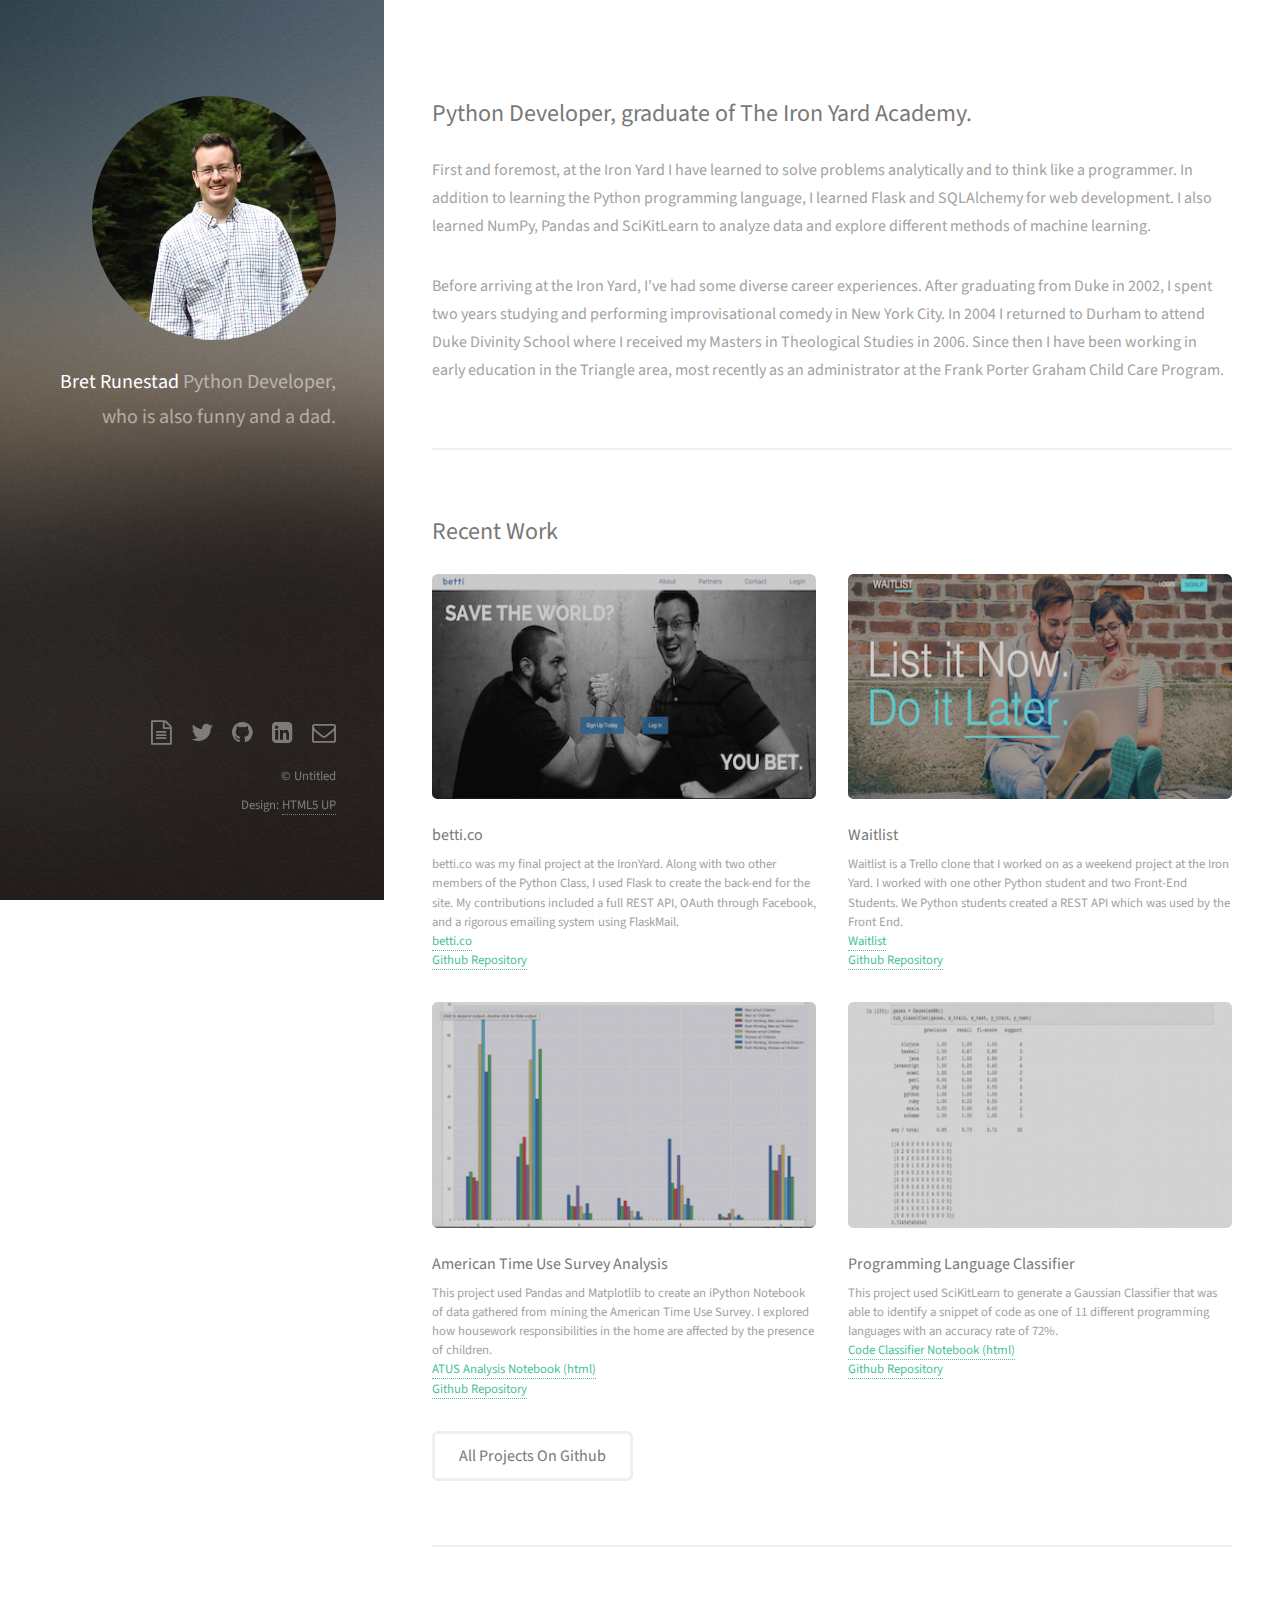
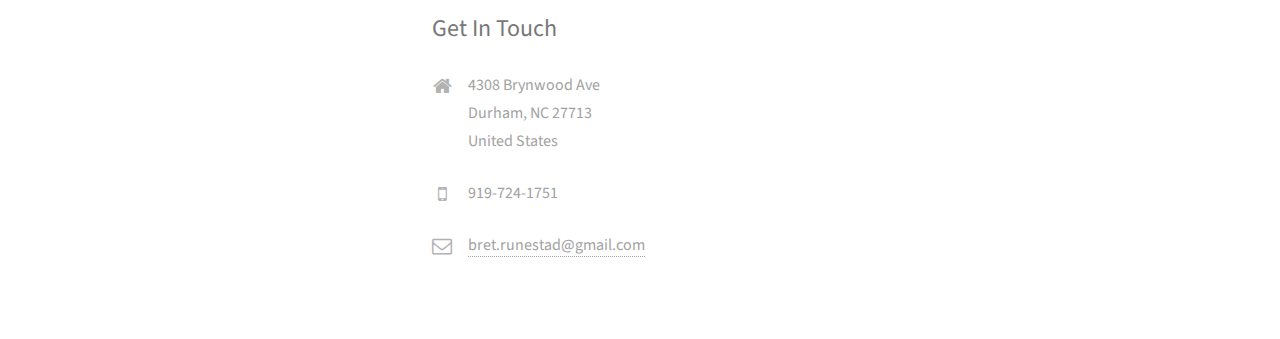
==== commit 8541106f: "github repos" ====
--- a/index.html
+++ b/index.html
@@ -57,24 +57,28 @@
 								<h3>betti.co</h3>
 								<p>betti.co was my final project at the IronYard.  Along with two other members of the Python Class, I used Flask to create the back-end for the site.  My contributions included a full REST API, OAuth through Facebook, and a rigorous emailing system using FlaskMail.</p>
 								<p class="actions"><a href="http://betti.co" rel="external">betti.co</a></p>
+								<p class="actions"><a href="https://github.com/CharityBETS/charity_bets" rel="external">Github Repository</a></p>
 							</article>
 							<article class="6u$ 12u$(xsmall) work-item">
 								<a href="images/fulls/Waitlist.png" class="image fit thumb"><img src="images/thumbs/Waitlist.png" alt="" /></a>
 								<h3>Waitlist</h3>
 								<p>Waitlist is a Trello clone that I worked on as a weekend project at the Iron Yard.  I worked with one other Python student and two Front-End Students.  We Python students created a REST API which was used by the Front End.</p>
 								<p class="actions"><a href="https://indigosentinels.herokuapp.com/#/" rel="external">Waitlist</a></p>
+								<p class="actions"><a href="https://github.com/indigo-sentinels/coaction" rel="external">Github Repository</a></p>
 							</article>
 							<article class="6u 12u$(xsmall) work-item">
 								<a href="images/fulls/ATUSanalysis.png" class="image fit thumb"><img src="images/thumbs/ATUSanalysis.png" alt="" /></a>
 								<h3>American Time Use Survey Analysis</h3>
 								<p>This project used Pandas and Matplotlib to create an iPython Notebook of data gathered from mining the American Time Use Survey.  I explored how housework responsibilities in the home are affected by the presence of children.</p>
-								<p class="actions"><a href="images/ATUS_analysis.html">ATUS Analysis Notebook</a></p>
+								<p class="actions"><a href="images/ATUS_Analysis.html">ATUS Analysis Notebook (html)</a></p>
+								<p class="actions"><a href="https://github.com/BretRunestad/atus-analysis" rel="external">Github Repository</a></p>
 							</article>
 							<article class="6u$ 12u$(xsmall) work-item">
 								<a href="images/fulls/PLClassifier.png" class="image fit thumb"><img src="images/thumbs/PLClassifier.png" alt="" /></a>
 								<h3>Programming Language Classifier</h3>
 								<p>This project used SciKitLearn to generate a Gaussian Classifier that was able to identify a snippet of code as one of 11 different programming languages with an accuracy rate of 72%.</p>
-								<p class="actions"><a href="images/Code_Classifier.html">Code Classifier Notebook</a></p>
+								<p class="actions"><a href="images/Code_Classifier.html">Code Classifier Notebook (html)</a></p>
+								<p class="actions"><a href="https://github.com/BretRunestad/programming-language-classifier" rel="external">Github Repository</a></p>
 							</article>
 							<!-- <article class="6u 12u$(xsmall) work-item">
 								<a href="images/fulls/05.jpg" class="image fit thumb"><img src="images/thumbs/05.jpg" alt="" /></a>
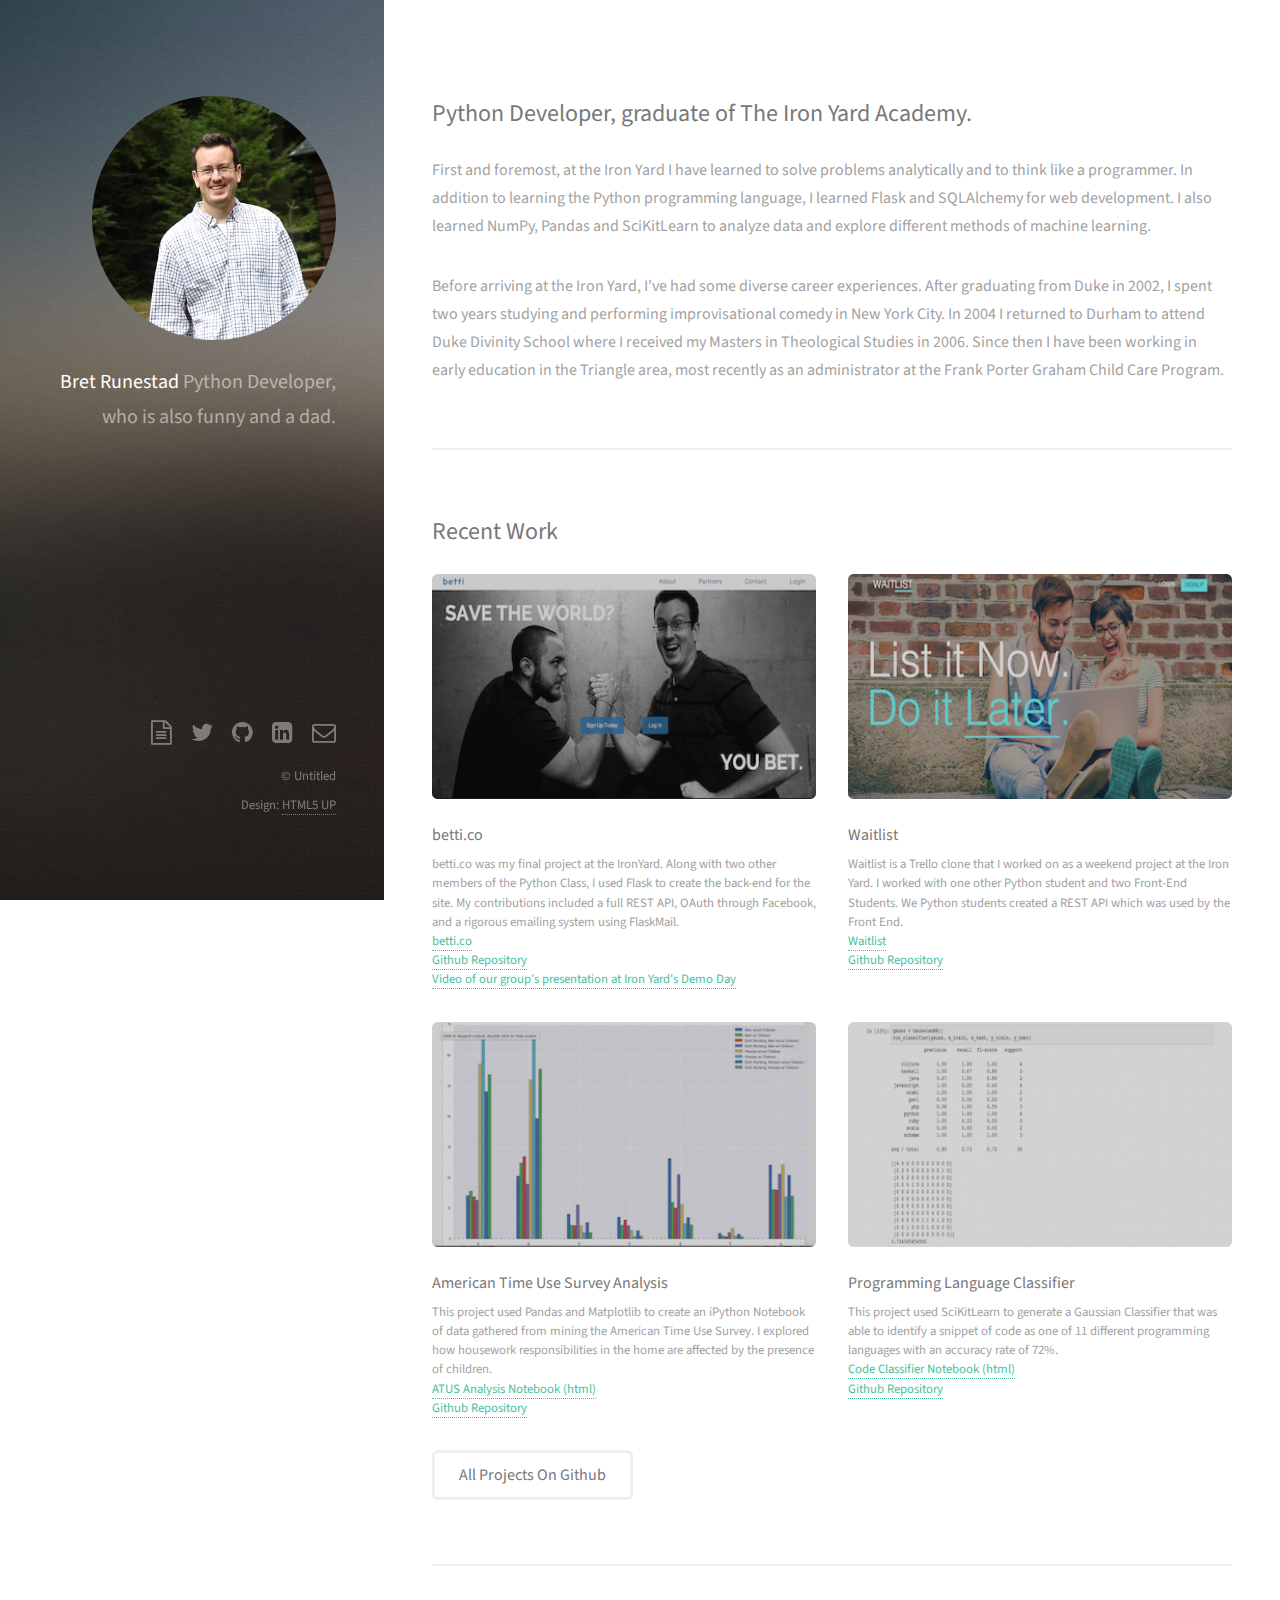
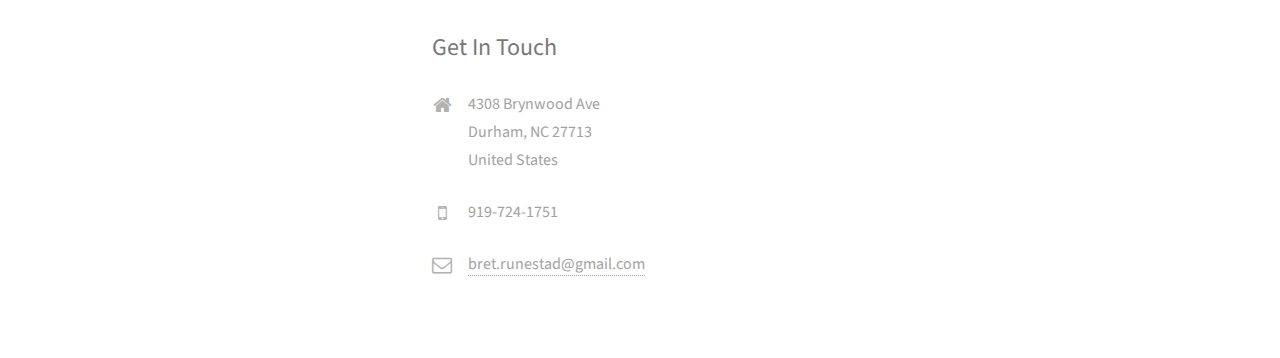
==== commit 7f6ec1de: "add video link" ====
--- a/index.html
+++ b/index.html
@@ -58,6 +58,7 @@
 								<p>betti.co was my final project at the IronYard.  Along with two other members of the Python Class, I used Flask to create the back-end for the site.  My contributions included a full REST API, OAuth through Facebook, and a rigorous emailing system using FlaskMail.</p>
 								<p class="actions"><a href="http://betti.co" rel="external">betti.co</a></p>
 								<p class="actions"><a href="https://github.com/CharityBETS/charity_bets" rel="external">Github Repository</a></p>
+								<p class="actions"><a href="https://vimeo.com/125183106" rel="external">Video of our group's presentation at Iron Yard's Demo Day</a></p>
 							</article>
 							<article class="6u$ 12u$(xsmall) work-item">
 								<a href="images/fulls/Waitlist.png" class="image fit thumb"><img src="images/thumbs/Waitlist.png" alt="" /></a>
